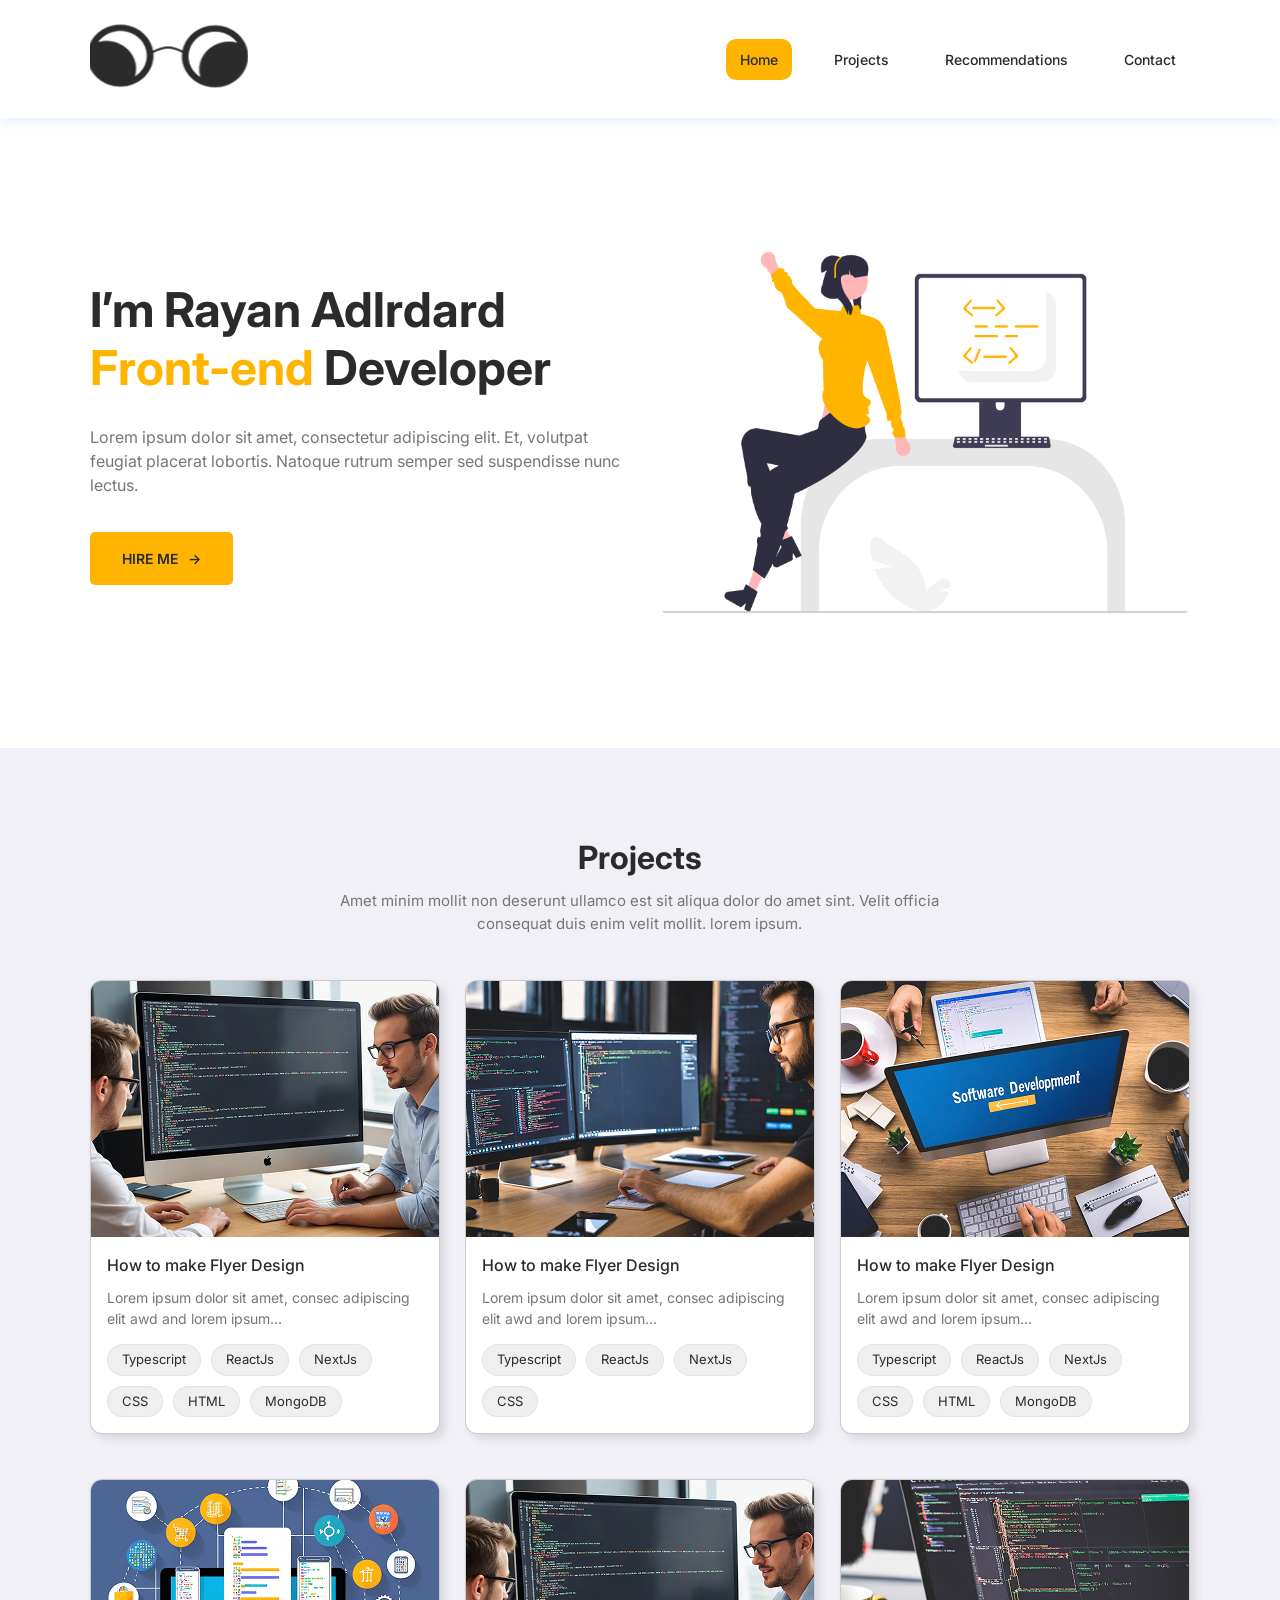
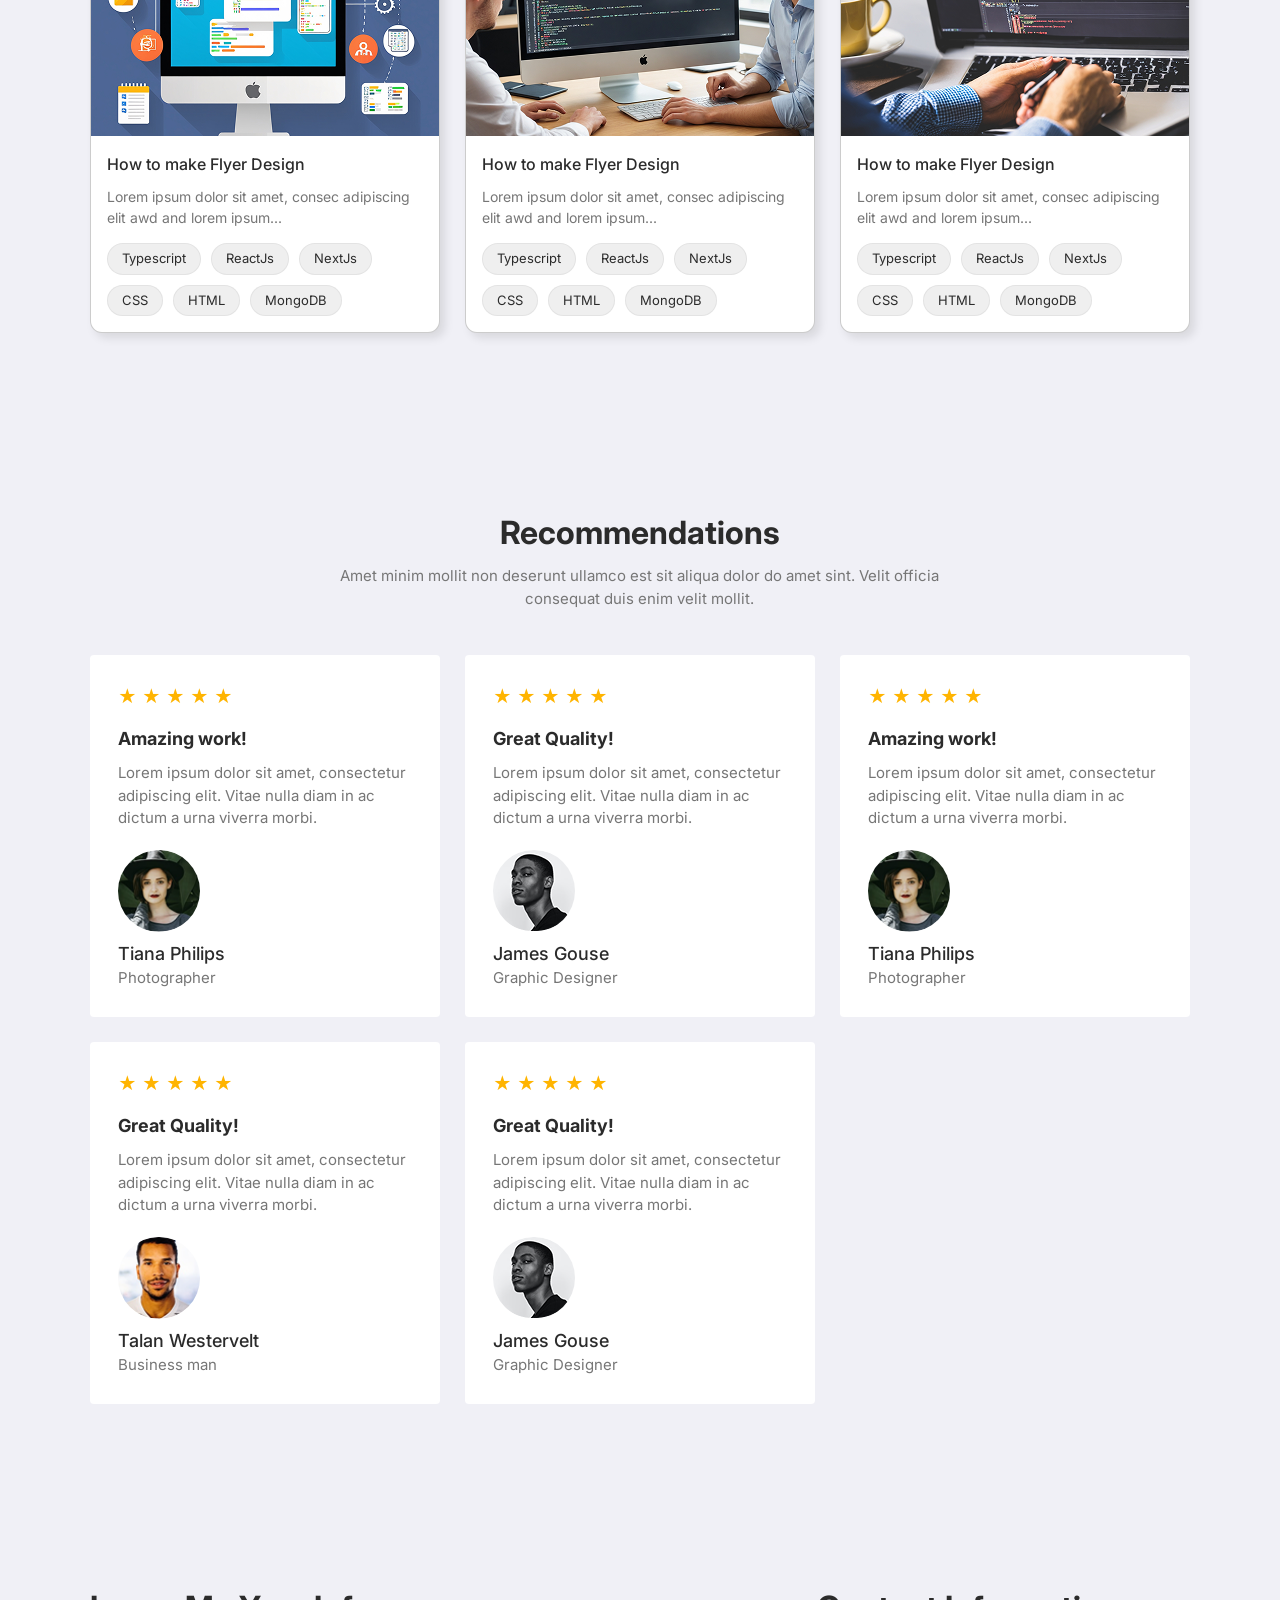
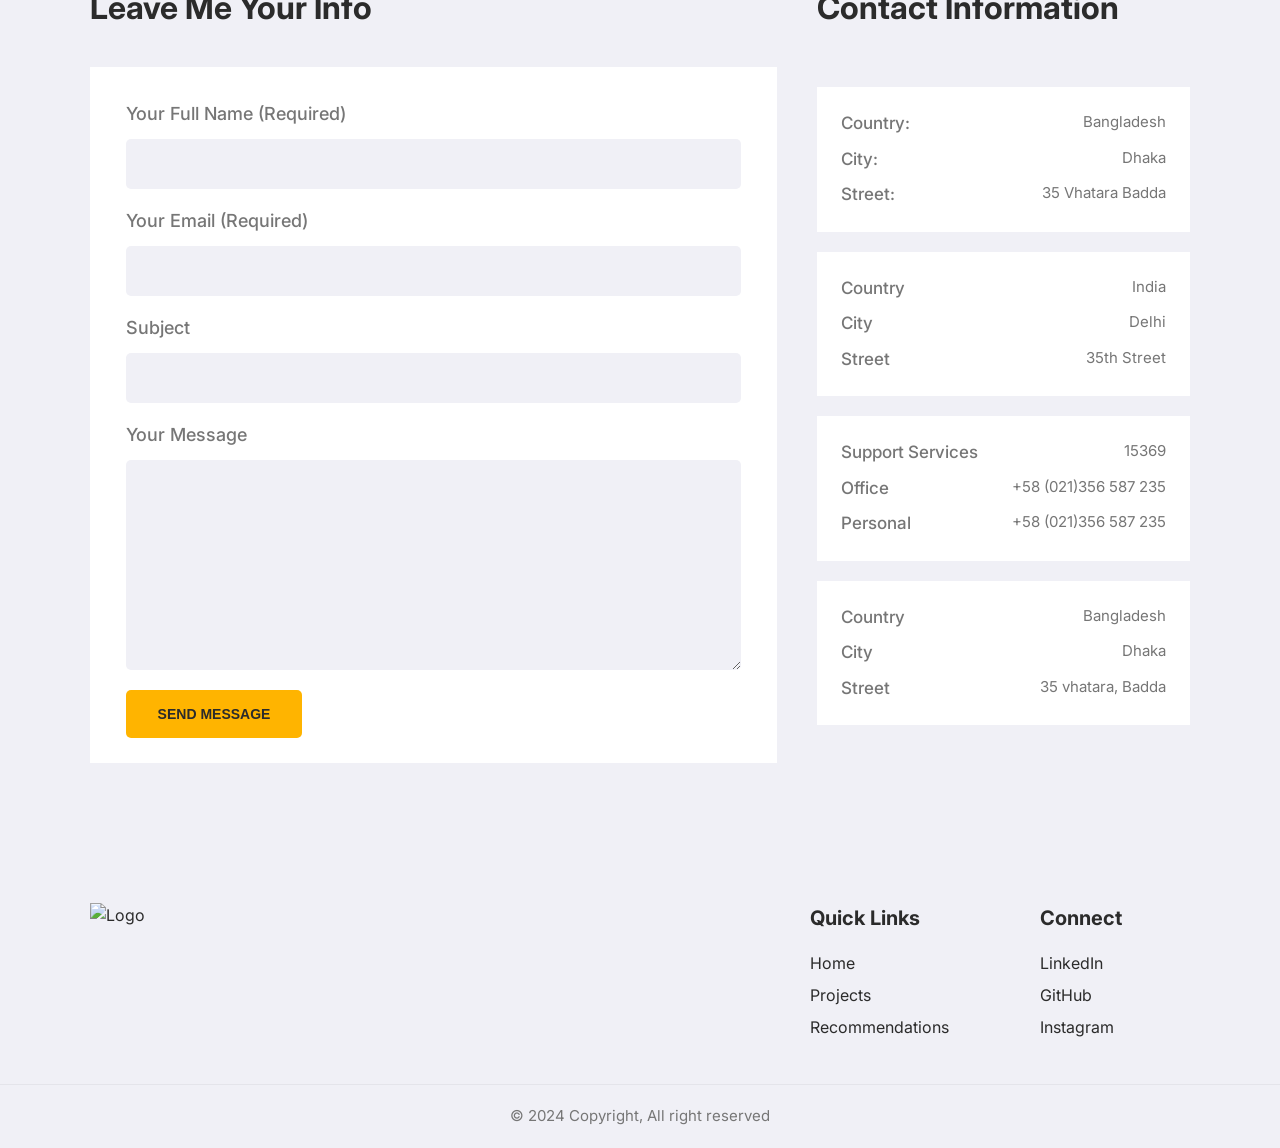
==== index.html @ 5e531339 "added the project page" ====
<!DOCTYPE html>
<html lang="en">
<head>
  <meta charset="UTF-8">
  <meta name="viewport" content="width=1440px, initial-scale=1.0">
  <title>Rayan Adlrdard | Portfolio</title>
  <link rel="preconnect" href="https://fonts.googleapis.com">
  <link rel="preconnect" href="https://fonts.gstatic.com" crossorigin>
  <link href="https://fonts.googleapis.com/css2?family=Inter:wght@400;500;600;700&display=swap" rel="stylesheet">
  <link rel="stylesheet" href="/css/style.css">
</head>
<body>
  <header class="header">
    <a href="#home" class="logo">
        <svg width="158" height="76" viewBox="0 0 158 76" fill="none" xmlns="http://www.w3.org/2000/svg" xmlns:xlink="http://www.w3.org/1999/xlink">
            <rect width="158" height="76" fill="url(#pattern0_1_824)"/>
            <defs>
                <pattern id="pattern0_1_824" patternContentUnits="objectBoundingBox" width="1" height="1">
                    <use xlink:href="#image0_1_824" transform="matrix(0.00624692 0 0 0.012987 -0.024741 0)"/>
                </pattern>
                <image id="image0_1_824" width="168" height="77" preserveAspectRatio="none" xlink:href="/assets/Logo.png"/>
            </defs>
        </svg>
    </a>

    <nav class="navbar">
      <a href="#home" class="active">Home</a>
      <a href="#projects">Projects</a>
      <a href="#recommendations">Recommendations</a>
      <a href="#contact">Contact</a>
    </nav>
  </header>

  <main>

    <!-- Hero -->
    <section id="home" class="hero">
      <div class="hero-content">
        <h1>
          I’m Rayan Adlrdard<br>
          <span>Front-end</span> Developer
        </h1>

        <p>
          Lorem ipsum dolor sit amet, consectetur adipiscing elit.
          Et, volutpat feugiat placerat lobortis. Natoque rutrum
          semper sed suspendisse nunc lectus.
        </p>

        <a href="#contact" class="btn">
          HIRE ME <span>→</span>
        </a>
      </div>

      <div class="hero-image">
        <img src="/assets/hero.png" alt="Developer illustration">
      </div>
    </section>

    <!-- Projects -->
    <section id="projects" class="section projects-section">
      <div class="section-heading">
        <h2>Projects</h2>
        <p>
          Amet minim mollit non deserunt ullamco est sit aliqua dolor
          do amet sint. Velit officia consequat duis enim velit mollit.
          lorem ipsum.
        </p>
      </div>

      <div class="projects-grid">
        <article class="project-card">
          <img src="/assets/project1.png" alt="Project preview">
          <div class="project-content">
            <h3>How to make Flyer Design</h3>
            <p>Lorem ipsum dolor sit amet, consec adipiscing elit awd and lorem ipsum...</p>
            <div class="tags">
              <span>Typescript</span>
              <span>ReactJs</span>
              <span>NextJs</span>
              <span>CSS</span>
              <span>HTML</span>
              <span>MongoDB</span>
            </div>
          </div>
        </article>

        <article class="project-card">
          <img src="/assets/project2.png" alt="Project preview">
          <div class="project-content">
            <h3>How to make Flyer Design</h3>
            <p>Lorem ipsum dolor sit amet, consec adipiscing elit awd and lorem ipsum...</p>
            <div class="tags">
              <span>Typescript</span>
              <span>ReactJs</span>
              <span>NextJs</span>
              <span>CSS</span>
            </div>
          </div>
        </article>

        <article class="project-card">
          <img src="/assets/project3.png" alt="Project preview">
          <div class="project-content">
            <h3>How to make Flyer Design</h3>
            <p>Lorem ipsum dolor sit amet, consec adipiscing elit awd and lorem ipsum...</p>
            <div class="tags">
              <span>Typescript</span>
              <span>ReactJs</span>
              <span>NextJs</span>
              <span>CSS</span>
              <span>HTML</span>
              <span>MongoDB</span>
            </div>
          </div>
        </article>

        <article class="project-card">
          <img src="/assets/project4.png" alt="Project preview">
          <div class="project-content">
            <h3>How to make Flyer Design</h3>
            <p>Lorem ipsum dolor sit amet, consec adipiscing elit awd and lorem ipsum...</p>
            <div class="tags">
              <span>Typescript</span>
              <span>ReactJs</span>
              <span>NextJs</span>
              <span>CSS</span>
              <span>HTML</span>
              <span>MongoDB</span>
            </div>
          </div>
        </article>

        <article class="project-card">
          <img src="/assets/project5.png" alt="Project preview">
          <div class="project-content">
            <h3>How to make Flyer Design</h3>
            <p>Lorem ipsum dolor sit amet, consec adipiscing elit awd and lorem ipsum...</p>
            <div class="tags">
              <span>Typescript</span>
              <span>ReactJs</span>
              <span>NextJs</span>
              <span>CSS</span>
              <span>HTML</span>
              <span>MongoDB</span>
            </div>
          </div>
        </article>

        <article class="project-card">
          <img src="/assets/project6.png" alt="Project preview">
          <div class="project-content">
            <h3>How to make Flyer Design</h3>
            <p>Lorem ipsum dolor sit amet, consec adipiscing elit awd and lorem ipsum...</p>
            <div class="tags">
              <span>Typescript</span>
              <span>ReactJs</span>
              <span>NextJs</span>
              <span>CSS</span>
              <span>HTML</span>
              <span>MongoDB</span>
            </div>
          </div>
        </article>
      </div>
    </section>

    <!-- Recommendations -->
    <section id="recommendations" class="section recommendations-section">
      <div class="section-heading">
        <h2>Recommendations</h2>
        <p>
          Amet minim mollit non deserunt ullamco est sit aliqua dolor
          do amet sint. Velit officia consequat duis enim velit mollit.
        </p>
      </div>

      <div class="recommendation-grid">
        <article class="recommendation-card">
          <div class="stars">★★★★★</div>
          <h3>Amazing work!</h3>
          <p>Lorem ipsum dolor sit amet, consectetur adipiscing elit. Vitae nulla diam in ac dictum a urna viverra morbi.</p>
          <img src="/assets/Profile1.png" alt="Tiana Philips">
          <h4>Tiana Philips</h4>
          <small>Photographer</small>
        </article>

        <article class="recommendation-card">
          <div class="stars">★★★★★</div>
          <h3>Great Quality!</h3>
          <p>Lorem ipsum dolor sit amet, consectetur adipiscing elit. Vitae nulla diam in ac dictum a urna viverra morbi.</p>
          <img src="/assets/Profile 2.png" alt="James Gouse">
          <h4>James Gouse</h4>
          <small>Graphic Designer</small>
        </article>

        <article class="recommendation-card">
          <div class="stars">★★★★★</div>
          <h3>Amazing work!</h3>
          <p>Lorem ipsum dolor sit amet, consectetur adipiscing elit. Vitae nulla diam in ac dictum a urna viverra morbi.</p>
          <img src="/assets/Profile1.png" alt="Tiana Philips">
          <h4>Tiana Philips</h4>
          <small>Photographer</small>
        </article>

        <article class="recommendation-card">
          <div class="stars">★★★★★</div>
          <h3>Great Quality!</h3>
          <p>Lorem ipsum dolor sit amet, consectetur adipiscing elit. Vitae nulla diam in ac dictum a urna viverra morbi.</p>
          <img src="/assets/Profile 3.png" alt="Talan Westervelt">
          <h4>Talan Westervelt</h4>
          <small>Business man</small>
        </article>

        <article class="recommendation-card">
          <div class="stars">★★★★★</div>
          <h3>Great Quality!</h3>
          <p>Lorem ipsum dolor sit amet, consectetur adipiscing elit. Vitae nulla diam in ac dictum a urna viverra morbi.</p>
          <img src="/assets/Profile 2.png" alt="James Gouse">
          <h4>James Gouse</h4>
          <small>Graphic Designer</small>
        </article>
      </div>
    </section>

    <!-- Contact -->
    <section id="contact" class="section contact-section">
      <div class="contact-form-wrapper">
        <h2>Leave Me Your Info</h2>

        <form class="contact-form">
          <label for="name">Your Full Name (Required)</label>
          <input id="name" type="text" required>

          <label for="email">Your Email (Required)</label>
          <input id="email" type="email" required>

          <label for="subject">Subject</label>
          <input id="subject" type="text">

          <label for="message">Your Message</label>
          <textarea id="message" rows="7"></textarea>

          <button type="submit" class="btn">SEND MESSAGE</button>
        </form>
      </div>

      <aside class="contact-info">
        <h2>Contact Information</h2>

        <div class="info-card">
          <h3>Country:</h3>
          <p>Bangladesh</p>
          <h3>City:</h3>
          <p>Dhaka</p>
          <h3>Street:</h3>
          <p>35 Vhatara Badda</p>
        </div>

        <div class="info-card">
          <h3>Country</h3>
          <p>India</p>
          <h3>City</h3>
          <p>Delhi</p>
          <h3>Street</h3>
          <p>35th Street</p>
        </div>

        <div class="info-card">
          <h3>Support Services</h3>
          <p>15369</p>
          <h3>Office</h3>
          <p>+58 (021)356 587 235</p>
          <h3>Personal</h3>
          <p>+58 (021)356 587 235</p>
        </div>

        <div class="info-card">
          <h3>Country</h3>
          <p>Bangladesh</p>
          <h3>City</h3>
          <p>Dhaka</p>
          <h3>Street</h3>
          <p>35 vhatara, Badda</p>
        </div>
      </aside>
    </section>

  </main>

  <footer class="footer">
    <div class="footer-top">
      <img src="https://placehold.co/158x76" alt="Logo">

      <div class="footer-columns">
        <div>
          <h3>Quick Links</h3>
          <a href="#home">Home</a>
          <a href="#projects">Projects</a>
          <a href="#recommendations">Recommendations</a>
        </div>

        <div>
          <h3>Connect</h3>
          <a href="#">LinkedIn</a>
          <a href="#">GitHub</a>
          <a href="#">Instagram</a>
        </div>
      </div>
    </div>

    <div class="copyright">
      © 2024 Copyright, All right reserved
    </div>
  </footer>

</body>
</html>
---- css/style.css ----
* {
  margin: 0;
  padding: 0;
  box-sizing: border-box;
}

:root {
  --yellow: #FFB400;
  --dark: #2B2B2B;
  --text: #767676;
  --background: #F0F0F6;
  --white: #FFFFFF;
  --tag: #EFEFEF;
}

html {
  scroll-behavior: smooth;
}

body {
  font-family: "Inter", Arial, sans-serif;
  background: var(--background);
  color: var(--dark);
  line-height: 1.5;
}

a {
  color: inherit;
  text-decoration: none;
}

img {
  display: block;
  max-width: 100%;
}

.header {
  min-height: 92px;
  padding: 18px 7%;
  background: var(--white);
  display: flex;
  align-items: center;
  justify-content: space-between;
  gap: 30px;
  position: sticky;
  top: 0;
  z-index: 100;
  box-shadow: 0 4px 10px rgba(47, 122, 249, 0.10);
}

.logo img {
  width: 158px;
  height: 76px;
  object-fit: contain;
}

.navbar {
  display: flex;
  align-items: center;
  gap: 28px;
  flex-wrap: wrap;
}

.navbar a {
  padding: 10px 14px;
  border-radius: 10px;
  font-size: 14px;
  font-weight: 500;
  transition: 0.2s ease;
}

.navbar a:hover,
.navbar a.active {
  background: var(--yellow);
}

.hero {
  min-height: 630px;
  padding: 80px 7%;
  background: var(--white);
  display: grid;
  grid-template-columns: 1fr 1fr;
  align-items: center;
  gap: 40px;
}

.hero-content {
  max-width: 650px;
}

.hero h1 {
  font-size: clamp(40px, 4vw, 48px);
  line-height: 1.2;
  margin-bottom: 28px;
  font-weight: 700;
}

.hero h1 span {
  color: var(--yellow);
}

.hero p {
  max-width: 600px;
  color: var(--text);
  font-size: 16px;
  margin-bottom: 35px;
}

.btn {
  display: inline-flex;
  align-items: center;
  justify-content: center;
  gap: 10px;
  padding: 16px 32px;
  border: 0;
  border-radius: 5px;
  background: var(--yellow);
  color: var(--dark);
  font-size: 14px;
  font-weight: 600;
  cursor: pointer;
  transition: transform 0.2s ease, box-shadow 0.2s ease;
}

.btn:hover {
  transform: translateY(-2px);
  box-shadow: 0 8px 20px rgba(255, 180, 0, 0.25);
}

.hero-image {
  display: flex;
  justify-content: center;
  align-items: center;
}

.hero-image img {
  width: min(100%, 650px);
  border-radius: 8px;
}

.section {
  width: min(1244px, 86%);
  margin: 0 auto;
  padding: 90px 0;
}

.section-heading {
  max-width: 654px;
  margin: 0 auto 45px;
  text-align: center;
}

.section-heading h2 {
  font-size: 32px;
  line-height: 1.25;
  margin-bottom: 12px;
  text-transform: capitalize;
}

.section-heading p {
  color: var(--text);
  font-size: 15px;
}

.tags span {
  display: inline-flex;
  padding: 5px 14px;
  background: var(--tag);
  border-radius: 50px;
  border: 1px solid rgba(0, 0, 0, 0.05);
  font-size: 13px;
}

.muted {
  color: var(--text);
  margin-bottom: 15px;
}

.projects-grid {
  display: grid;
  grid-template-columns: repeat(3, 1fr);
  gap: 45px 25px;
}

.project-card {
  overflow: hidden;
  background: var(--white);
  border-radius: 12px;
  box-shadow: 5px 5px 10px rgba(0, 0, 0, 0.10);
  border: 1px solid rgba(0, 0, 0, 0.20);
}

.project-card > img {
  width: 100%;
  height: 256px;
  object-fit: cover;
}

.project-content {
  padding: 16px;
}

.project-content h3 {
  font-size: 16px;
  font-weight: 500;
  margin-bottom: 10px;
}

.project-content p {
  color: var(--text);
  font-size: 14px;
  margin-bottom: 15px;
}

.tags {
  display: flex;
  flex-wrap: wrap;
  gap: 10px;
}

.recommendation-grid {
  display: grid;
  grid-template-columns: repeat(3, 1fr);
  gap: 25px;
}

.recommendation-card {
  min-height: 327px;
  padding: 28px;
  background: var(--white);
  display: flex;
  flex-direction: column;
  align-items: flex-start;
  border-radius: 4px;
}

.stars {
  color: var(--yellow);
  letter-spacing: 5px;
  font-size: 18px;
  margin-bottom: 15px;
}

.recommendation-card h3 {
  font-size: 18px;
  margin-bottom: 10px;
}

.recommendation-card p {
  color: var(--text);
  font-size: 15px;
  margin-bottom: 20px;
}

.recommendation-card img {
  width: 82px;
  height: 82px;
  object-fit: cover;
  border-radius: 50%;
  margin-bottom: 8px;
}

.recommendation-card h4 {
  font-size: 18px;
  font-weight: 500;
}

.recommendation-card small {
  color: var(--text);
  font-size: 15px;
}

.contact-section {
  display: grid;
  grid-template-columns: minmax(0, 1fr) 373px;
  gap: 40px;
  align-items: start;
}

.contact-form-wrapper h2,
.contact-info > h2 {
  font-size: 32px;
  margin-bottom: 35px;
}

.contact-form {
  background: var(--white);
  padding: 25px 36px;
  display: flex;
  flex-direction: column;
  gap: 10px;
}

.contact-form label {
  color: var(--text);
  font-size: 18px;
  font-weight: 500;
  margin-top: 8px;
  margin-bottom: 2px;
}

.contact-form input,
.contact-form textarea {
  width: 100%;
  border: 0;
  outline: none;
  border-radius: 5px;
  background: var(--background);
  padding: 14px;
  font: inherit;
}

.contact-form input {
  height: 50px;
}

.contact-form textarea {
  min-height: 210px;
  resize: vertical;
}

.contact-form .btn {
  align-self: flex-start;
  margin-top: 10px;
}

.contact-info {
  display: flex;
  flex-direction: column;
  gap: 20px;
}

.info-card {
  background: var(--white);
  padding: 24px;
  display: grid;
  grid-template-columns: 1fr auto;
  gap: 10px 20px;
}

.info-card h3 {
  color: var(--text);
  font-size: 17px;
  font-weight: 500;
}

.info-card p {
  color: var(--text);
  font-size: 15px;
  text-align: right;
}

.footer {
  background: var(--background);
  padding-top: 50px;
}

.footer-top {
  width: min(1244px, 86%);
  margin: auto;
  display: flex;
  justify-content: space-between;
  gap: 60px;
}

.footer-top > img {
  width: 158px;
  height: 76px;
  object-fit: contain;
}

.footer-columns {
  display: flex;
  gap: 80px;
}

.footer-columns > div {
  display: flex;
  flex-direction: column;
  gap: 8px;
  min-width: 150px;
}

.footer-columns h3 {
  font-size: 20px;
  margin-bottom: 10px;
}

.footer-columns a {
  font-size: 16px;
  line-height: 24px;
}

.footer-columns a:hover {
  color: var(--yellow);
}

.copyright {
  margin-top: 45px;
  padding: 20px;
  text-align: center;
  color: var(--text);
  font-size: 15px;
  border-top: 1px solid rgba(0, 0, 0, 0.05);
}

@media (max-width: 1000px) {
  .header {
    flex-direction: column;
  }

  .navbar {
    justify-content: center;
  }

  .hero {
    grid-template-columns: 1fr;
    text-align: center;
  }

  .hero-content {
    margin: auto;
  }

  .hero p {
    margin-left: auto;
    margin-right: auto;
  }

  .projects-grid,
  .recommendation-grid {
    grid-template-columns: repeat(2, 1fr);
  }

  .contact-section {
    grid-template-columns: 1fr;
  }

  .footer-top {
    flex-direction: column;
  }

  .footer-columns {
    flex-wrap: wrap;
  }
}

@media (max-width: 650px) {
  .header {
    padding: 15px 5%;
  }

  .navbar {
    gap: 5px;
  }

  .navbar a {
    font-size: 13px;
    padding: 8px 9px;
  }

  .hero {
    padding: 60px 5%;
  }

  .section {
    width: 90%;
    padding: 65px 0;
  }

  .section-heading h2,
  .contact-form-wrapper h2,
  .contact-info > h2 {
    font-size: 28px;
  }

  .projects-grid,
  .recommendation-grid {
    grid-template-columns: 1fr;
  }

  .contact-form {
    padding: 20px;
  }

  .footer-top {
    width: 90%;
  }

  .footer-columns {
    flex-direction: column;
    gap: 30px;
  }
}
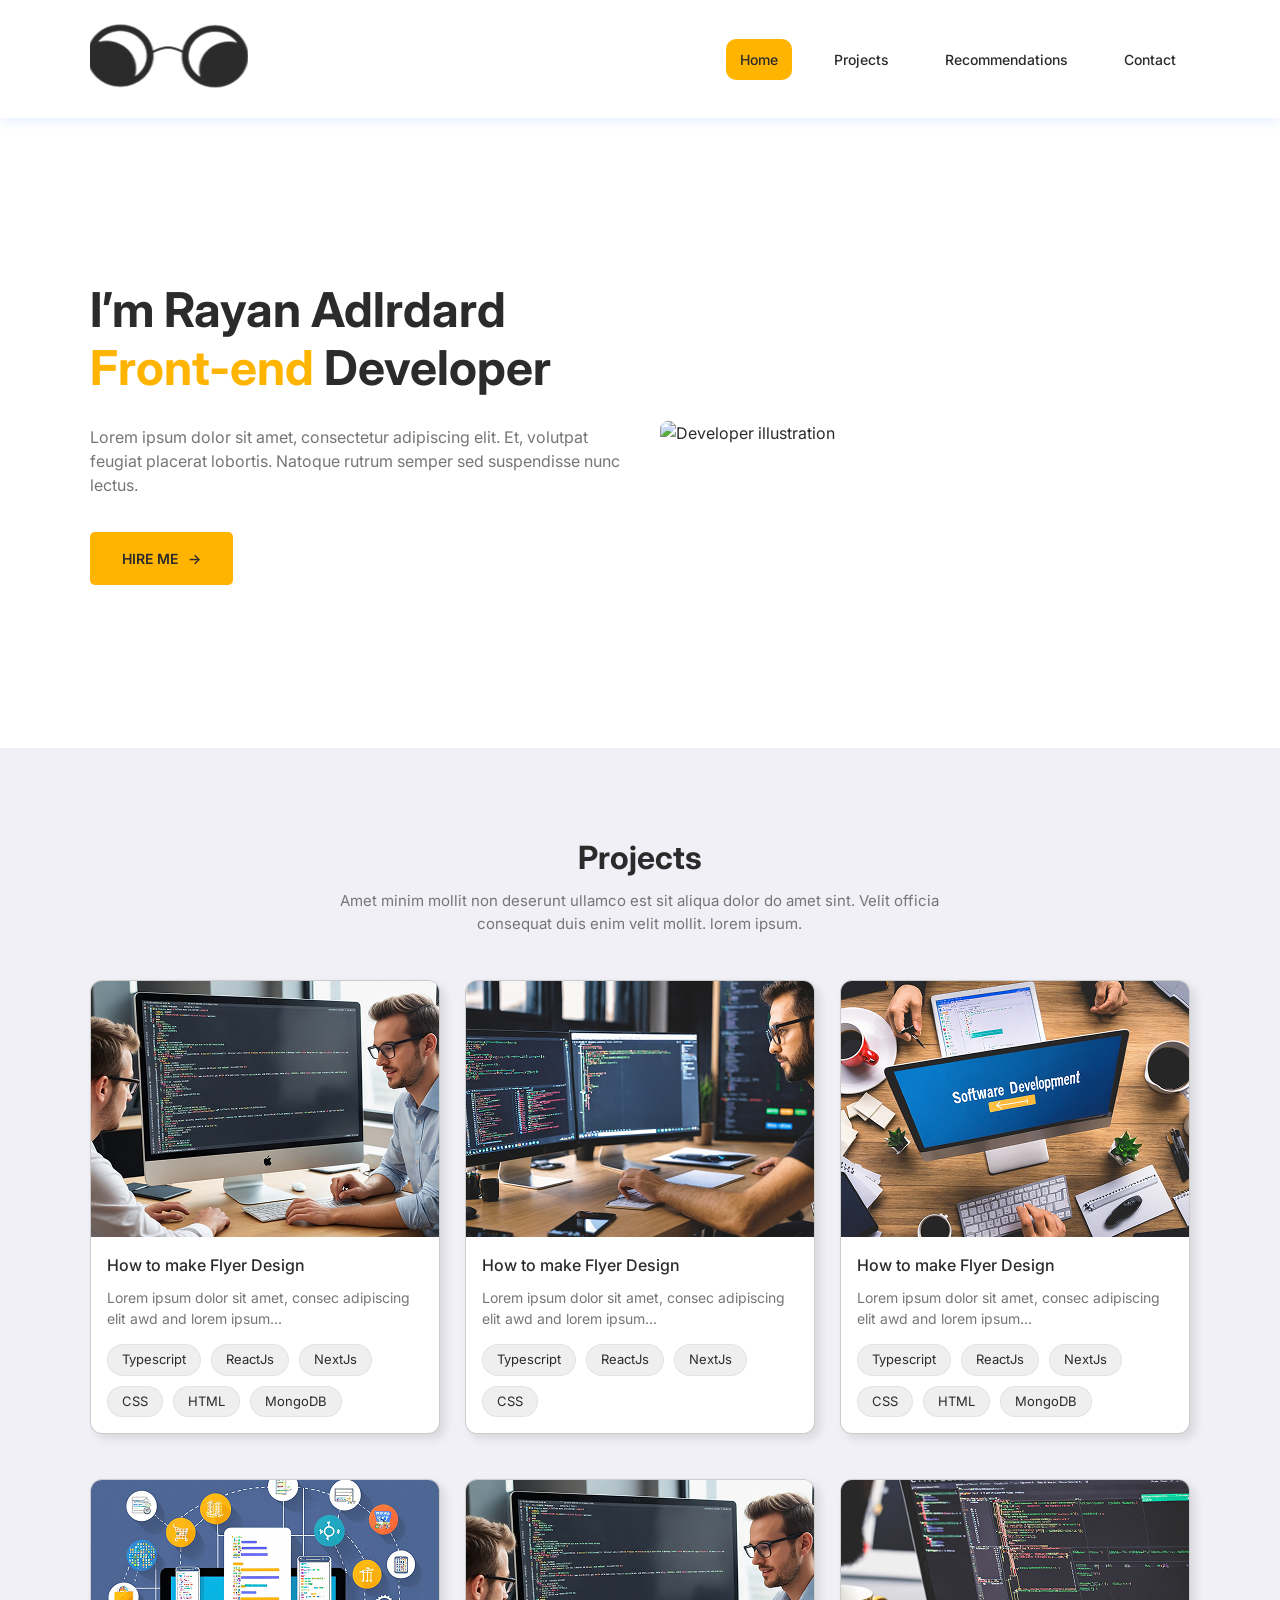
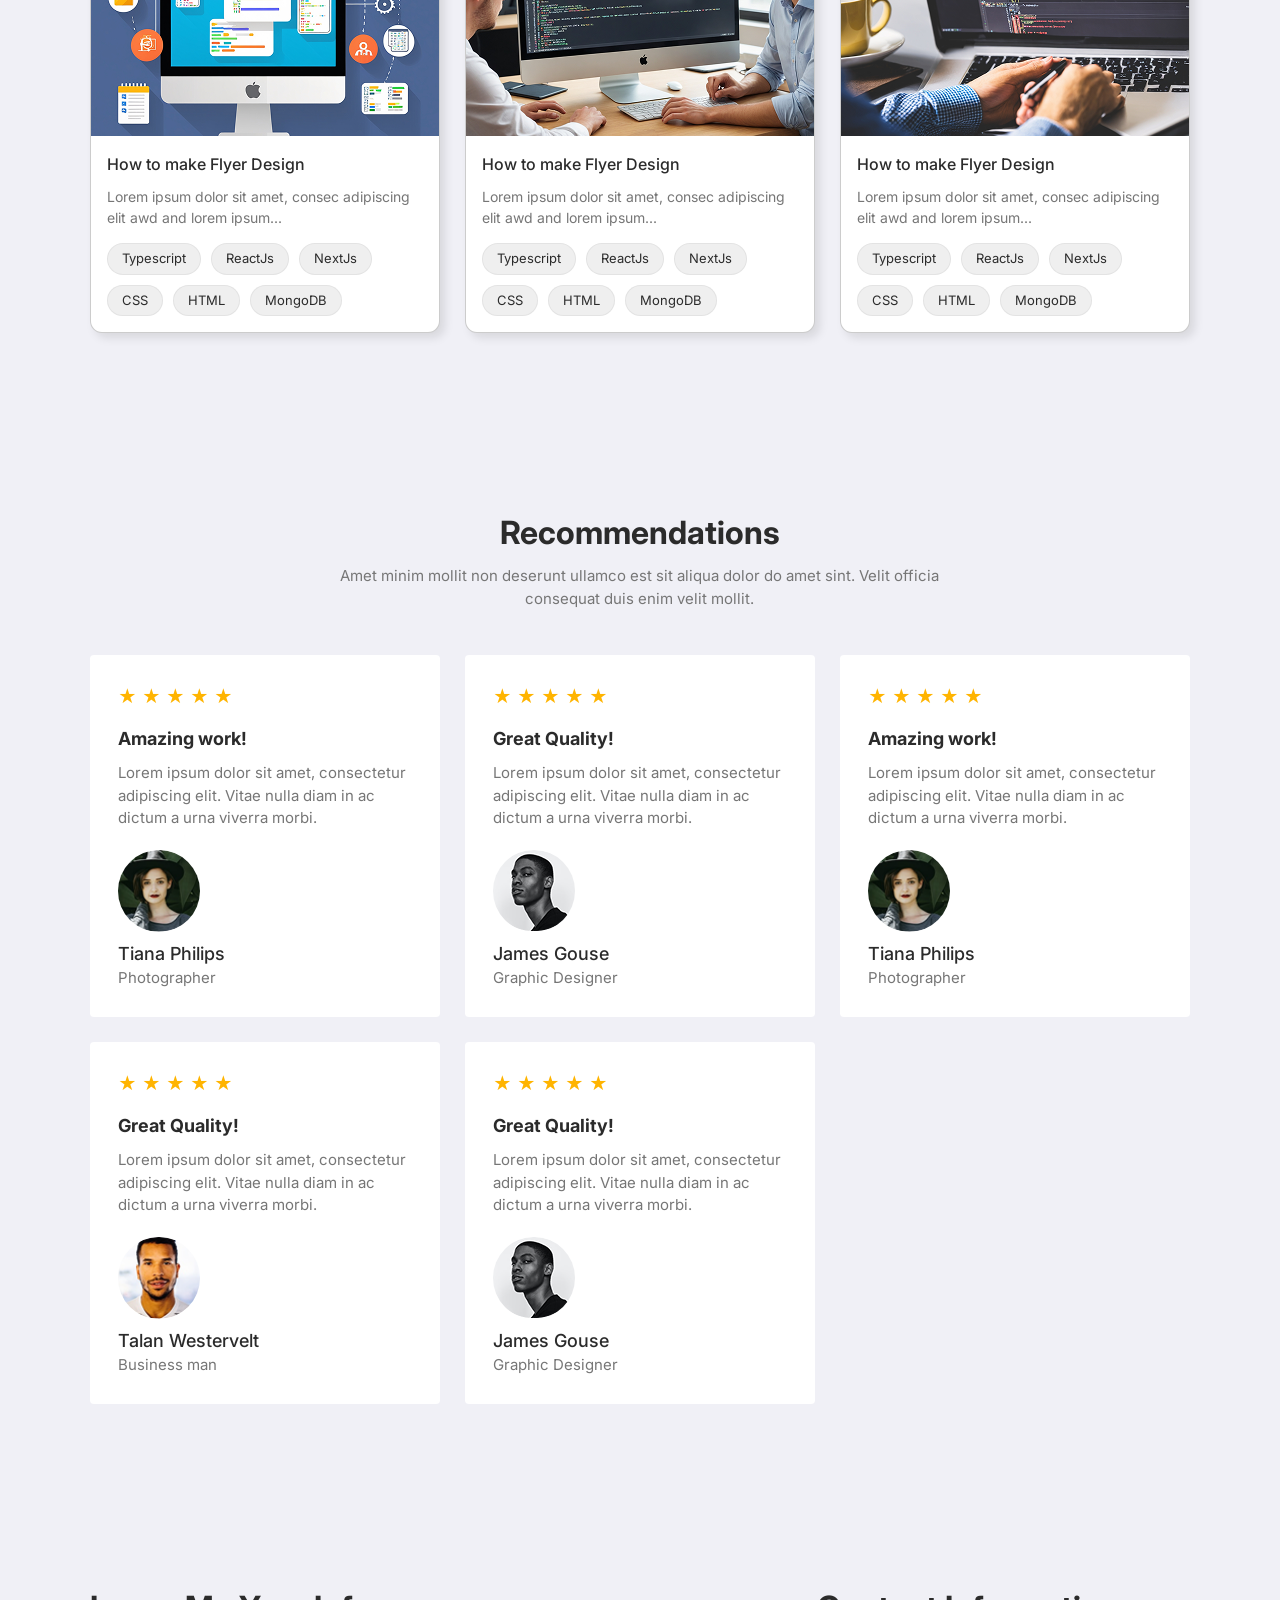
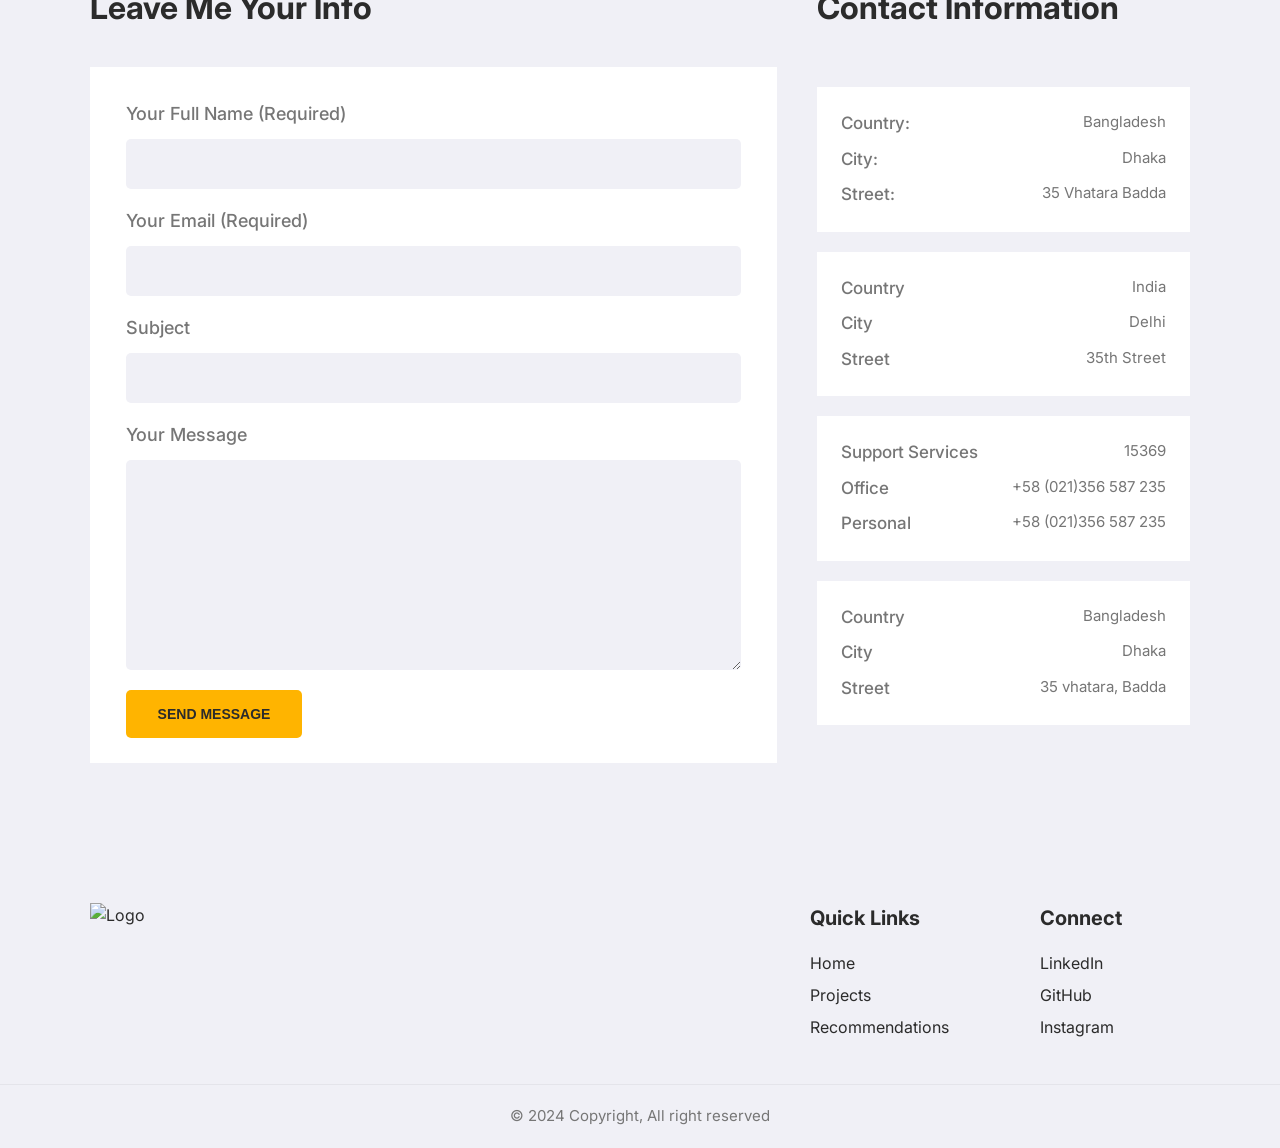
==== commit 3c55a108: "Update index.html" ====
--- a/index.html
+++ b/index.html
@@ -53,7 +53,7 @@
       </div>
 
       <div class="hero-image">
-        <img src="/assets/hero.png" alt="Developer illustration">
+        <img src="" alt="Developer illustration">
       </div>
     </section>
 
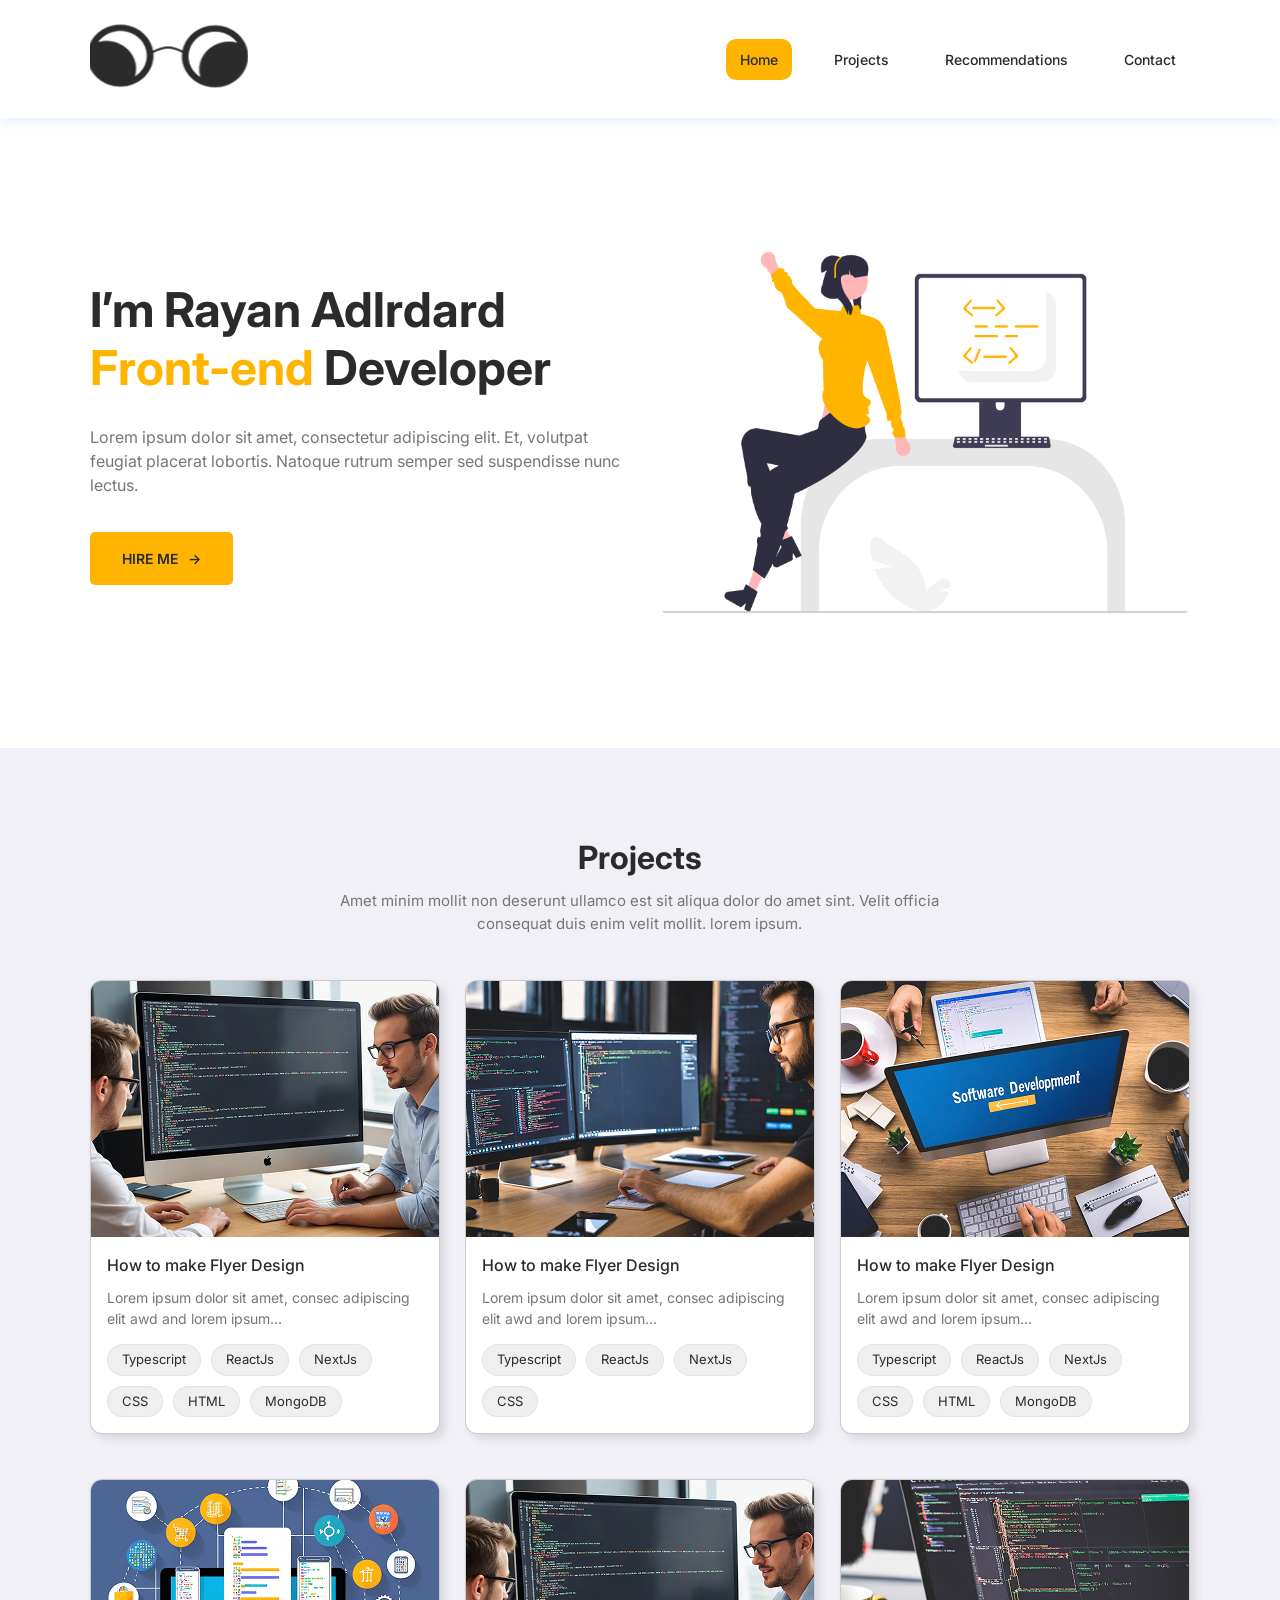
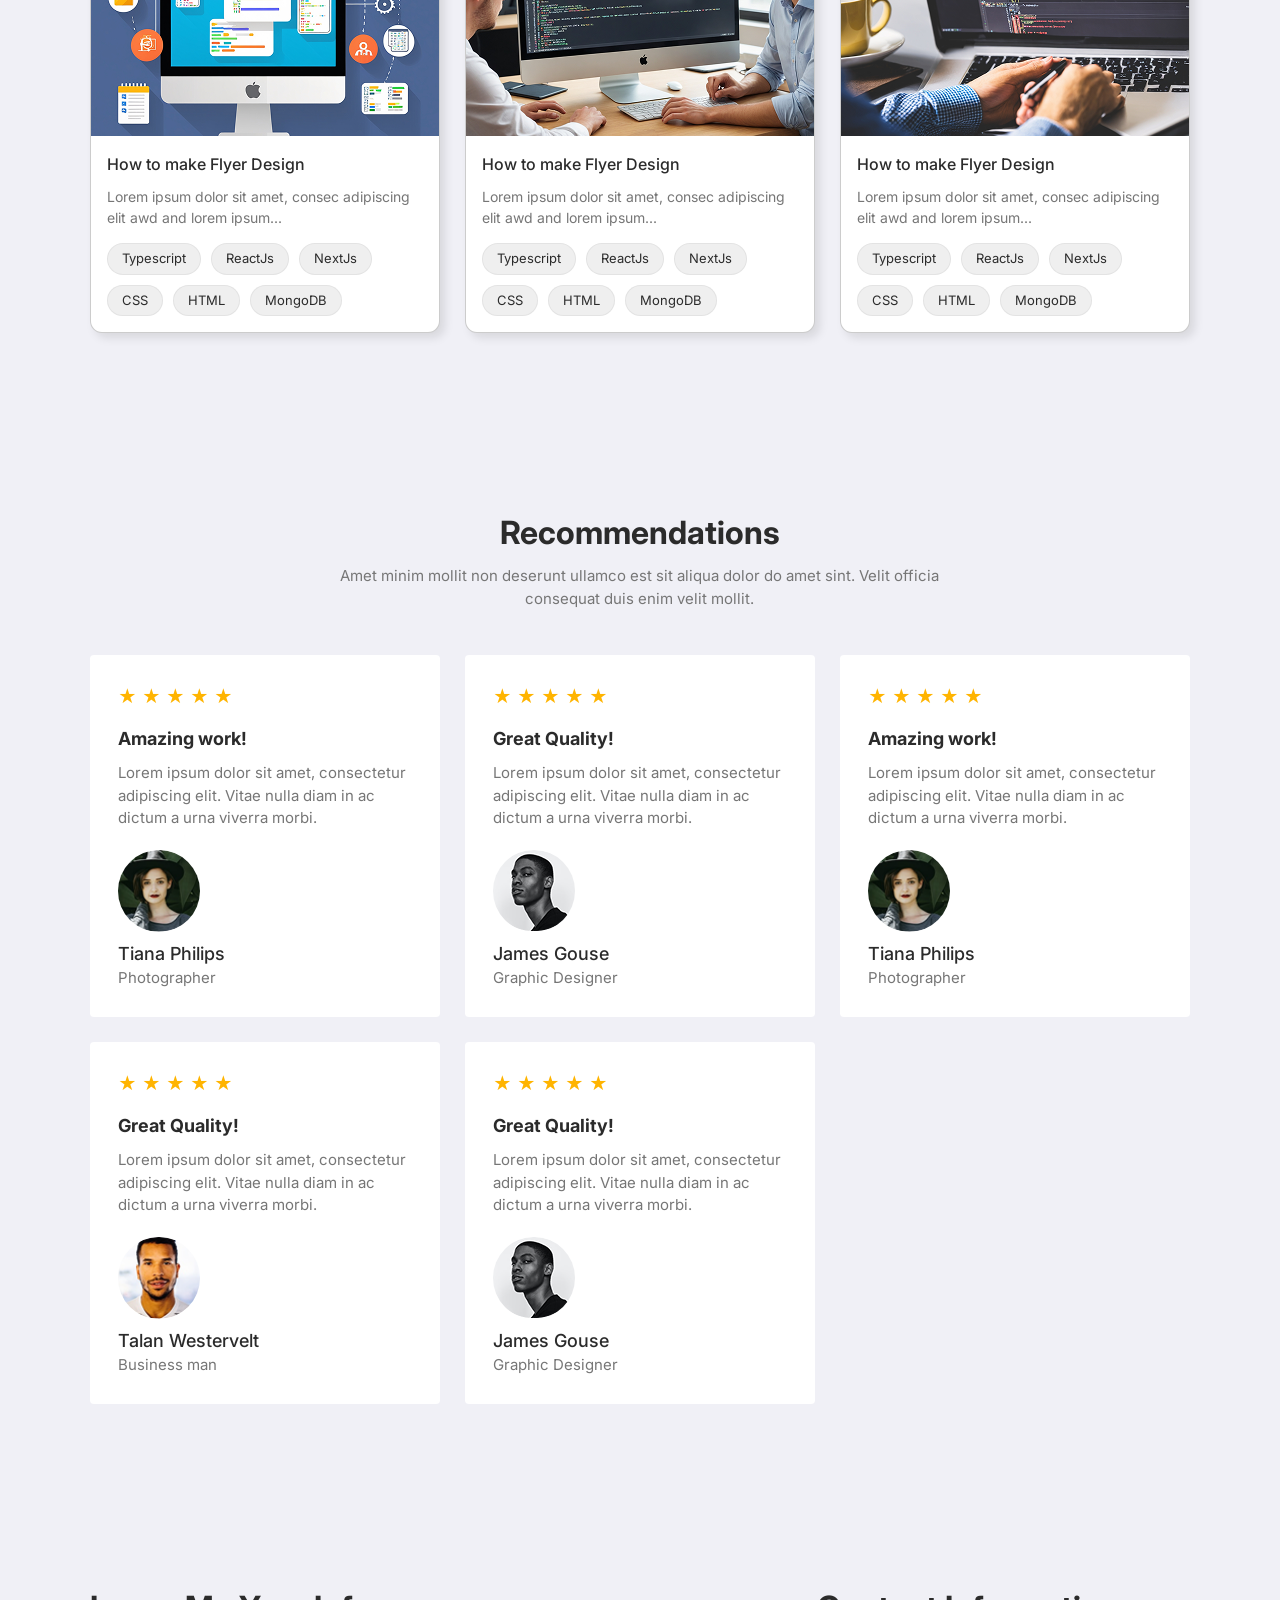
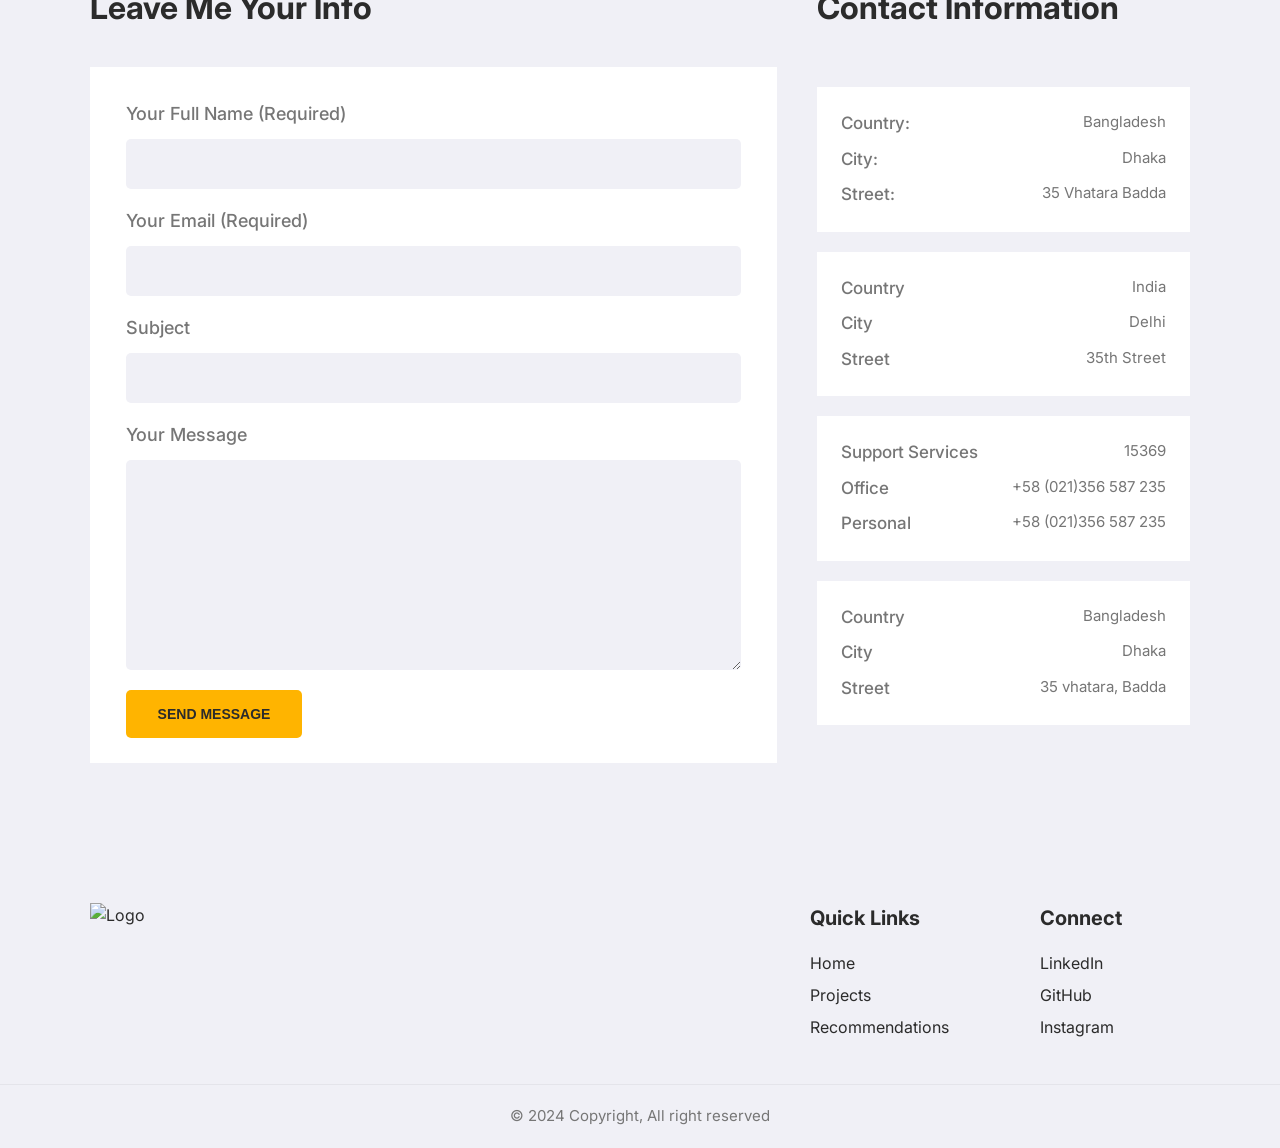
==== commit fe6d4483: "Updated webpage design" ====
--- a/index.html
+++ b/index.html
@@ -53,7 +53,7 @@
       </div>
 
       <div class="hero-image">
-        <img src="" alt="Developer illustration">
+        <img src="/assets/hero.png" alt="Developer illustration">
       </div>
     </section>
 
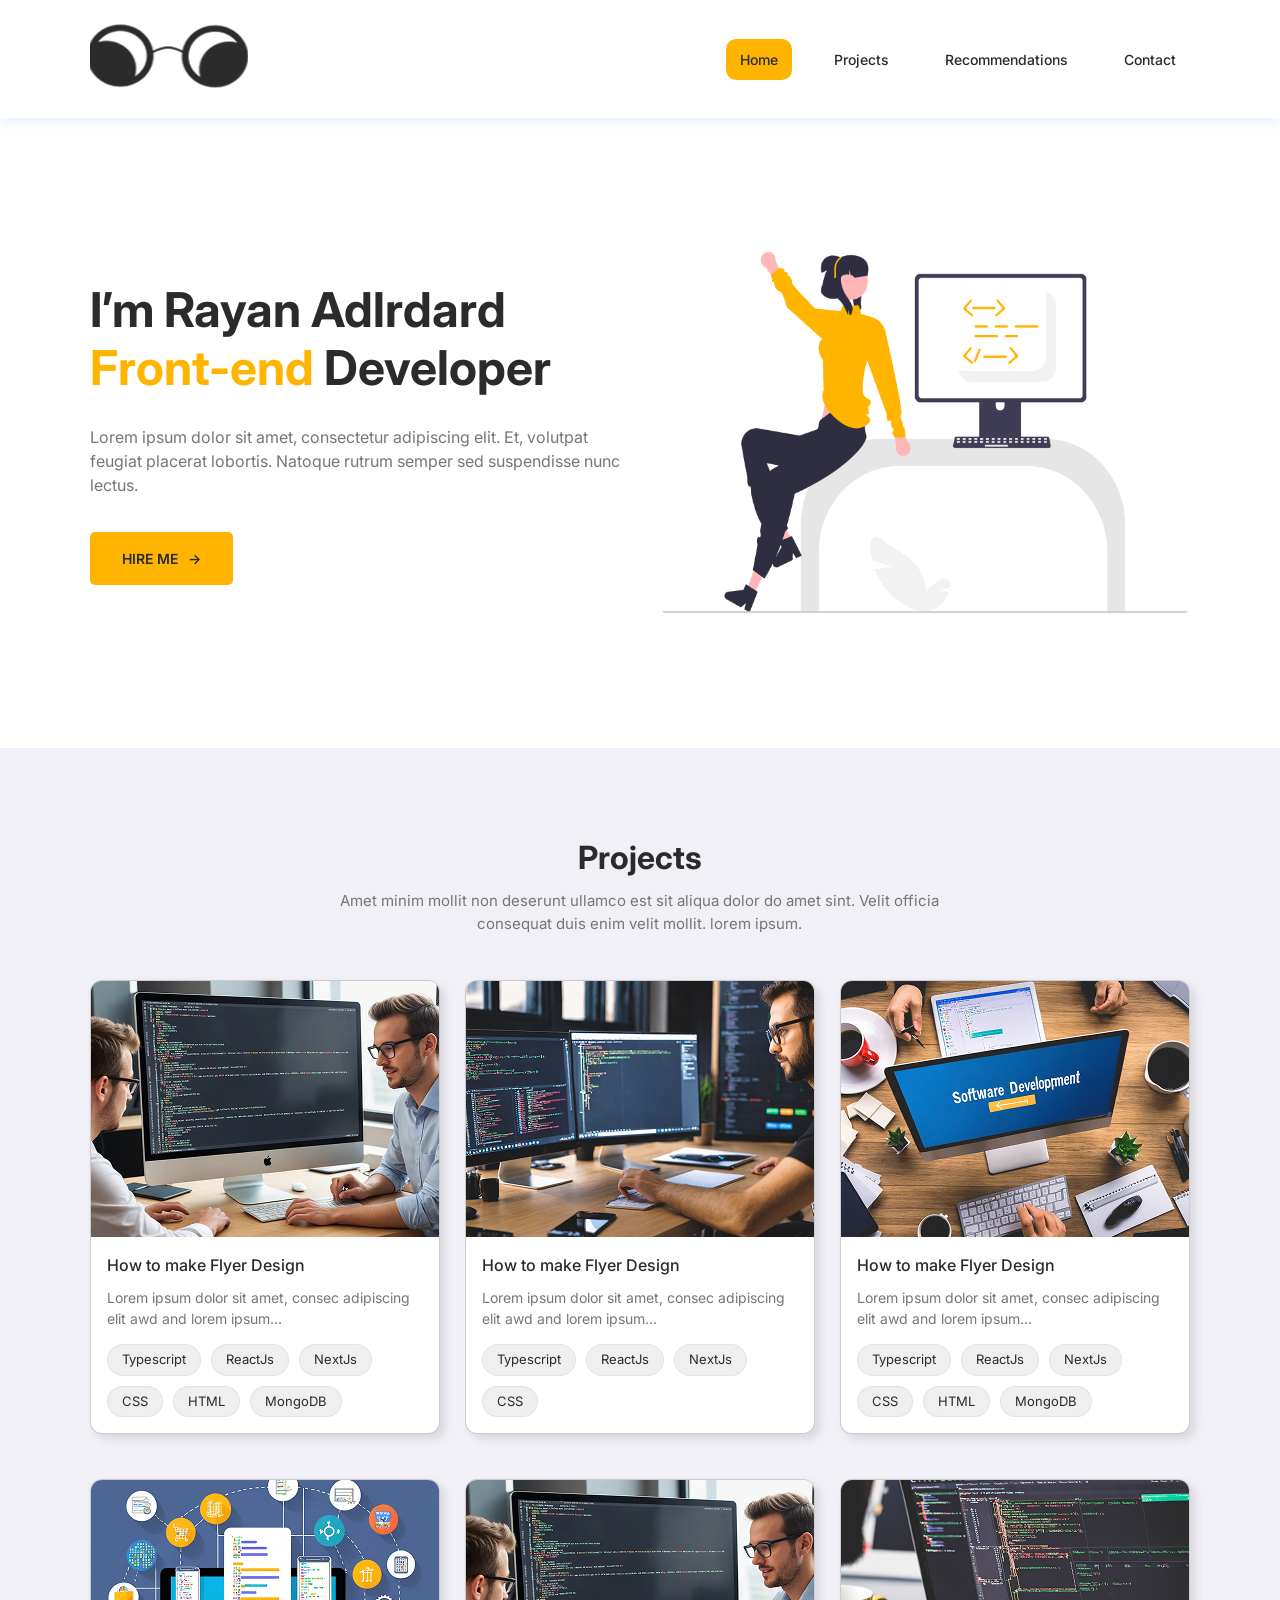
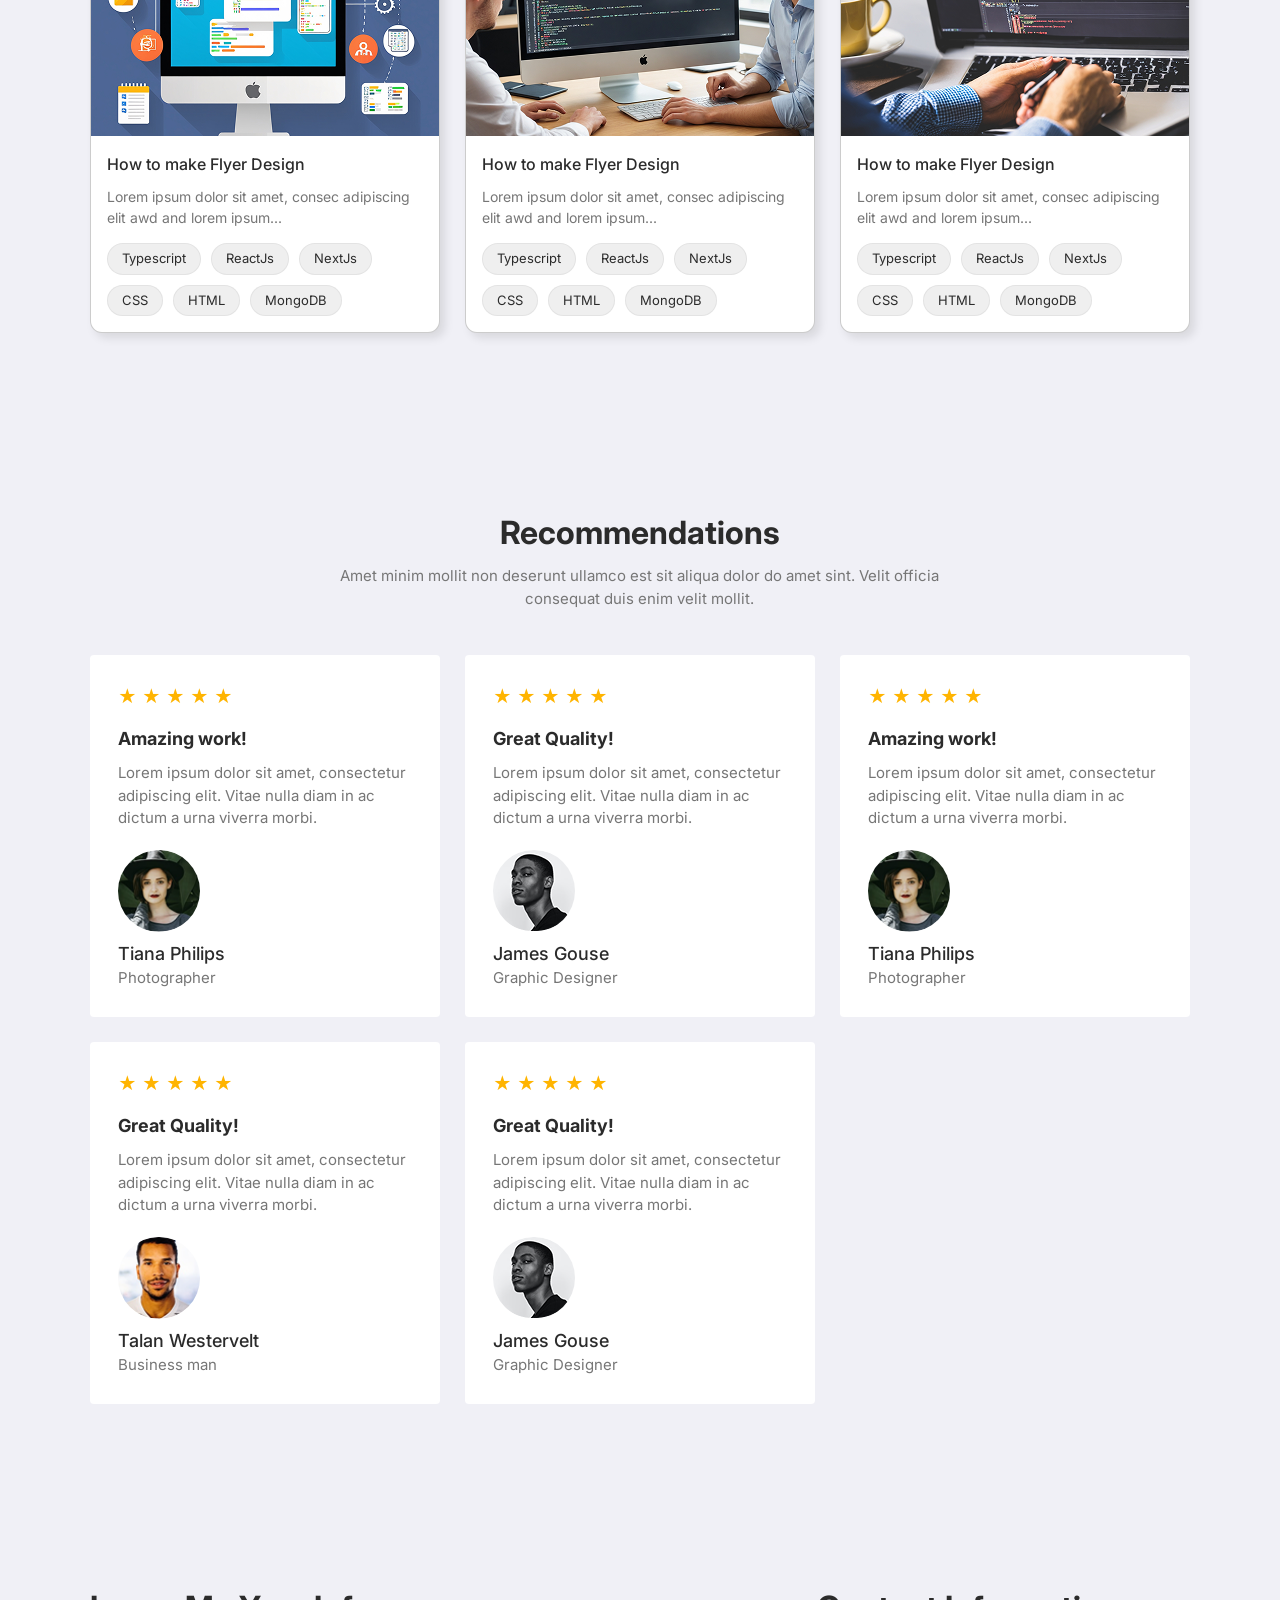
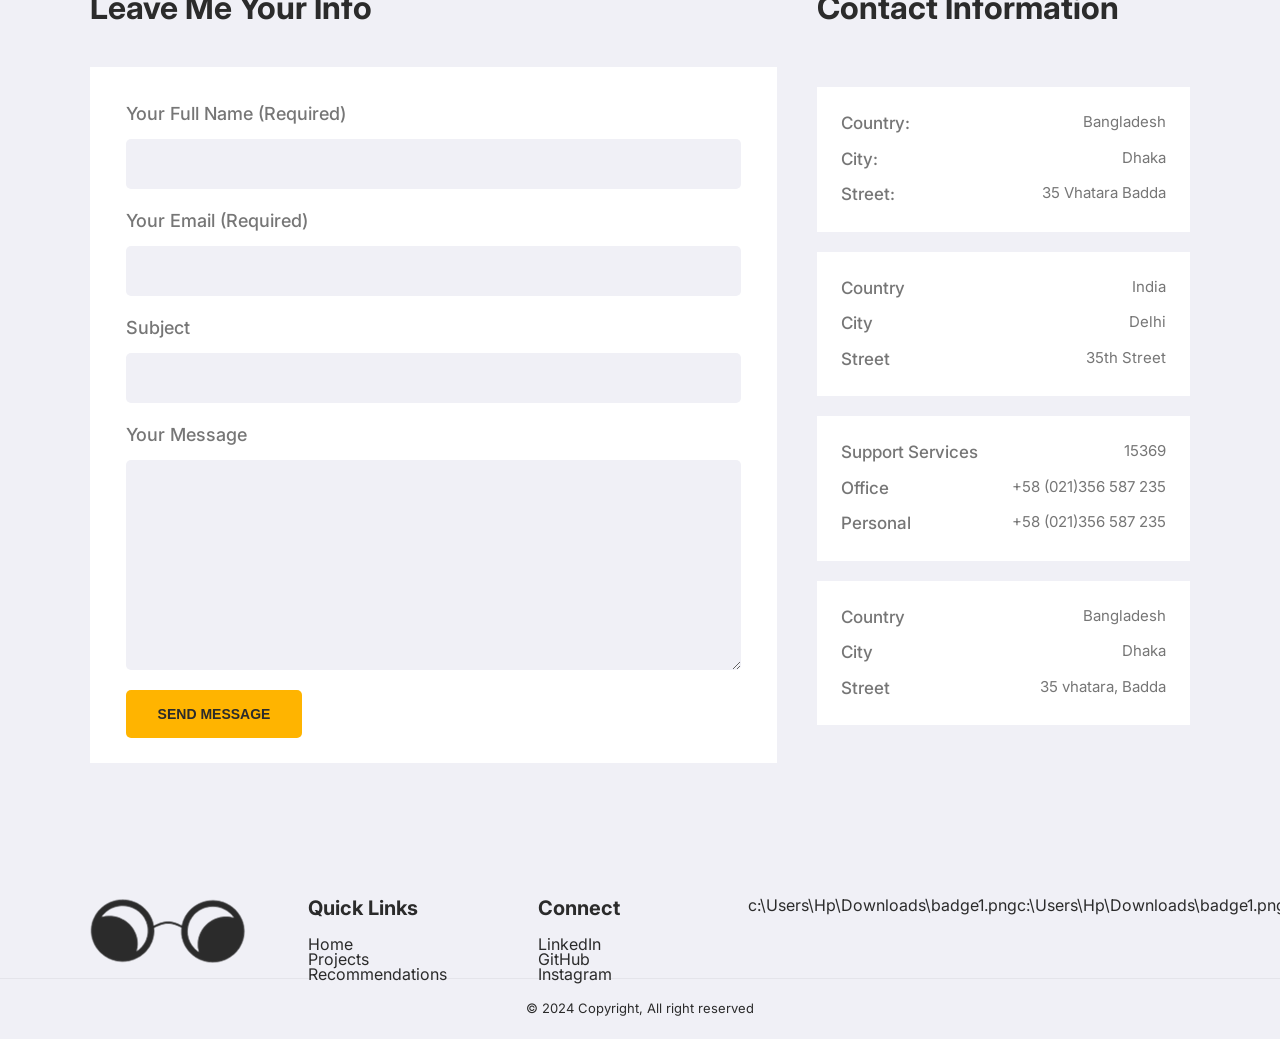
==== commit fff838cf: "added photo in footer section" ====
--- a/index.html
+++ b/index.html
@@ -249,6 +249,7 @@
         <h2>Contact Information</h2>
 
         <div class="info-card">
+
           <h3>Country:</h3>
           <p>Bangladesh</p>
           <h3>City:</h3>
@@ -287,10 +288,10 @@
     </section>
 
   </main>
-
+<!-- 7. Footer -->
   <footer class="footer">
     <div class="footer-top">
-      <img src="https://placehold.co/158x76" alt="Logo">
+      <img src="/assets/Logo.png" alt="Logo">
 
       <div class="footer-columns">
         <div>
@@ -306,7 +307,7 @@
           <a href="#">GitHub</a>
           <a href="#">Instagram</a>
         </div>
-      </div>
+      </div>c:\Users\Hp\Downloads\badge1.pngc:\Users\Hp\Downloads\badge1.png
     </div>
 
     <div class="copyright">
--- a/css/style.css
+++ b/css/style.css
@@ -350,9 +350,11 @@
   text-align: right;
 }
 
+/* ==================== 7. FOOTER ==================== */
+
 .footer {
   background: var(--background);
-  padding-top: 50px;
+  padding-top: 40px;
 }
 
 .footer-top {
@@ -387,8 +389,8 @@
 }
 
 .footer-columns a {
-  font-size: 16px;
-  line-height: 24px;
+  font-size: 14 px;
+  line-height: 7px;
 }
 
 .footer-columns a:hover {
@@ -396,13 +398,17 @@
 }
 
 .copyright {
-  margin-top: 45px;
+  margin-top: 21 px;
   padding: 20px;
   text-align: center;
-  color: var(--text);
-  font-size: 15px;
+  gap:8px;
+  color: var(--text-muted);
+  font-size: 13px;
   border-top: 1px solid rgba(0, 0, 0, 0.05);
 }
+
+
+/* ==================== RESPONSIVE ==================== */
 
 @media (max-width: 1000px) {
   .header {
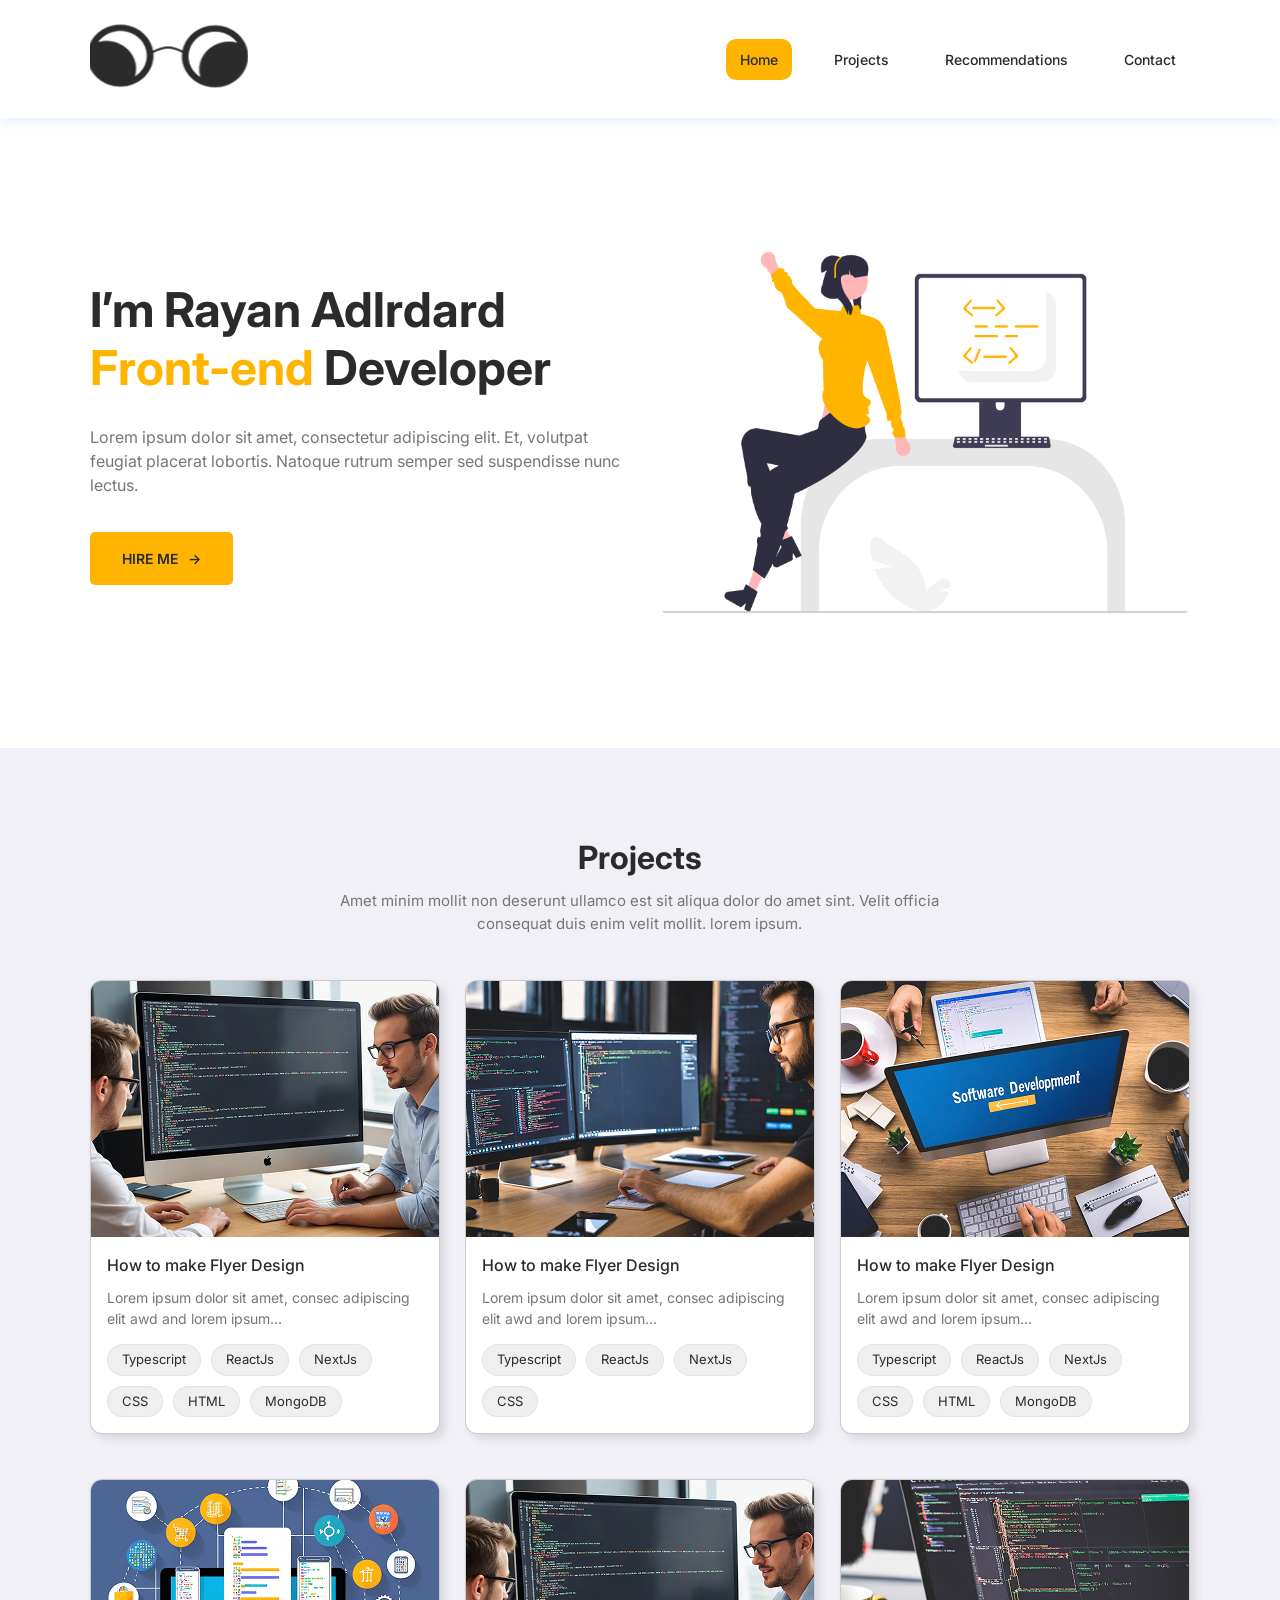
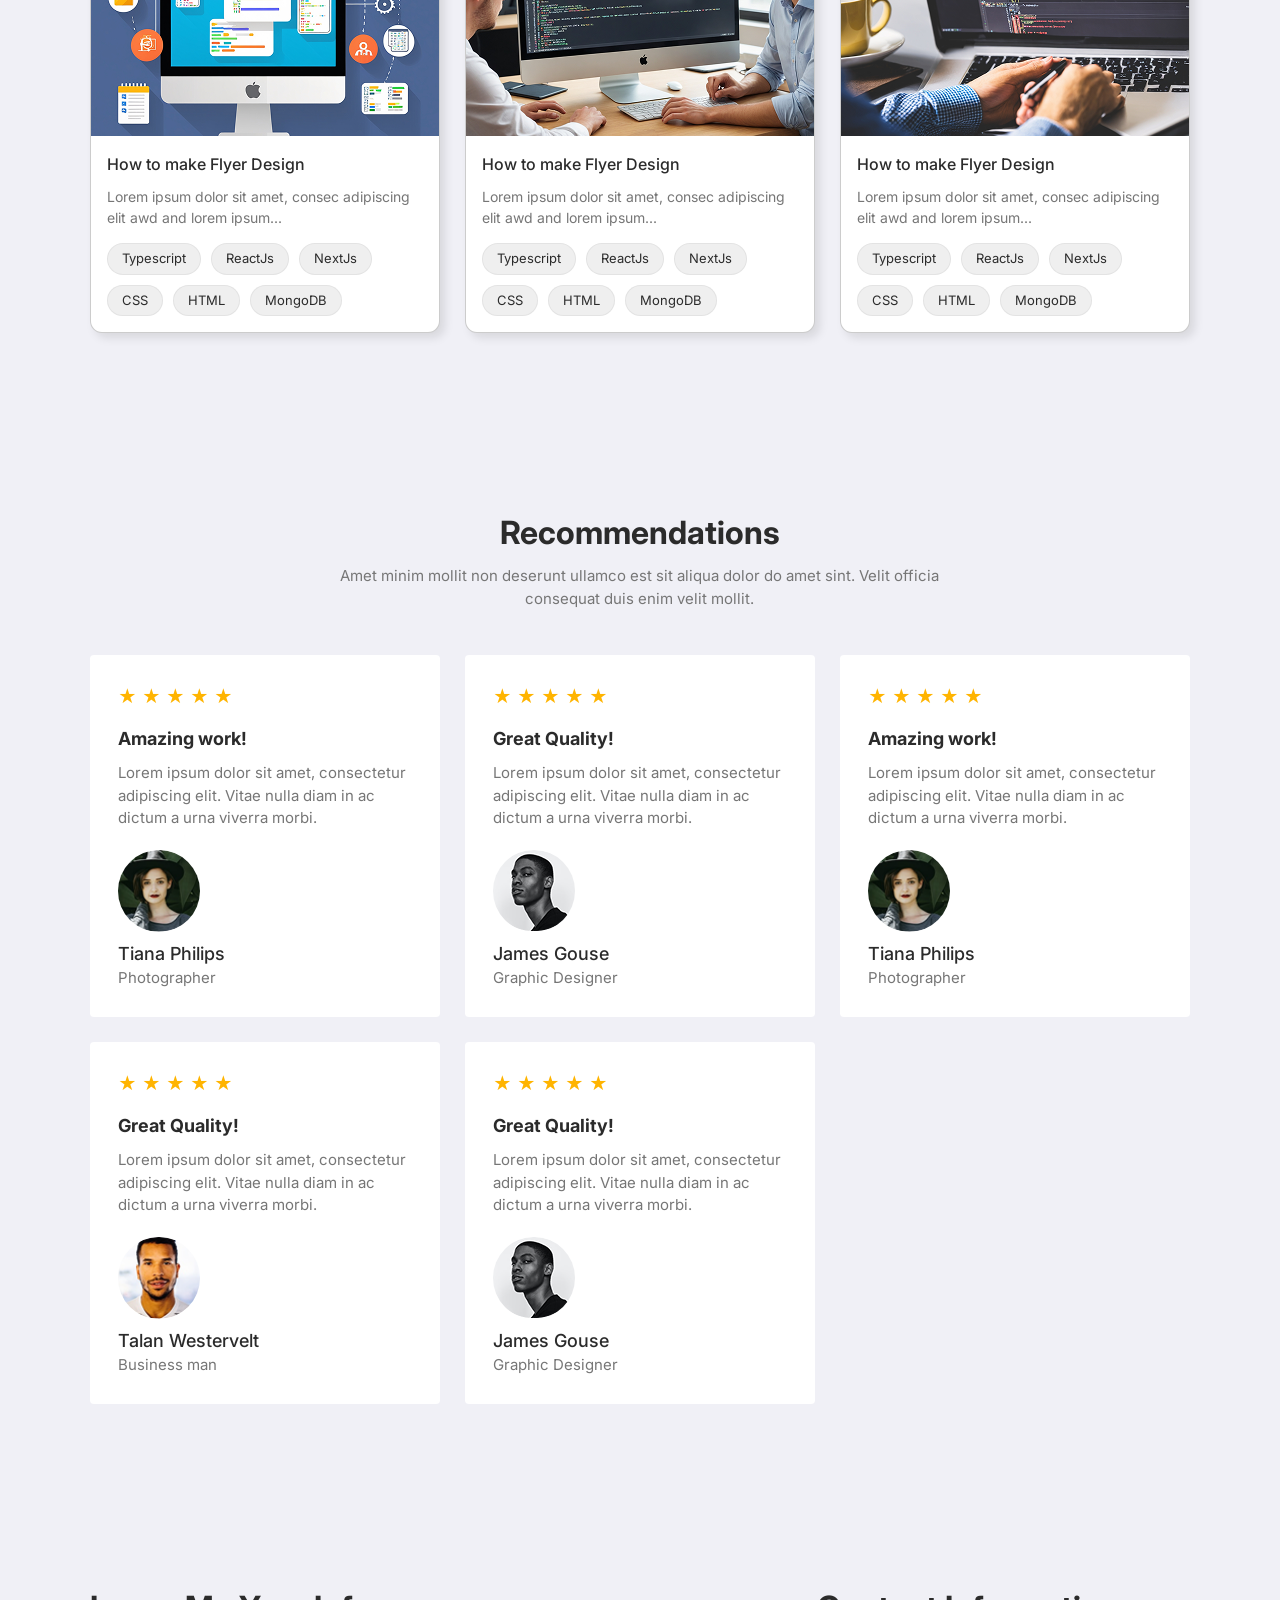
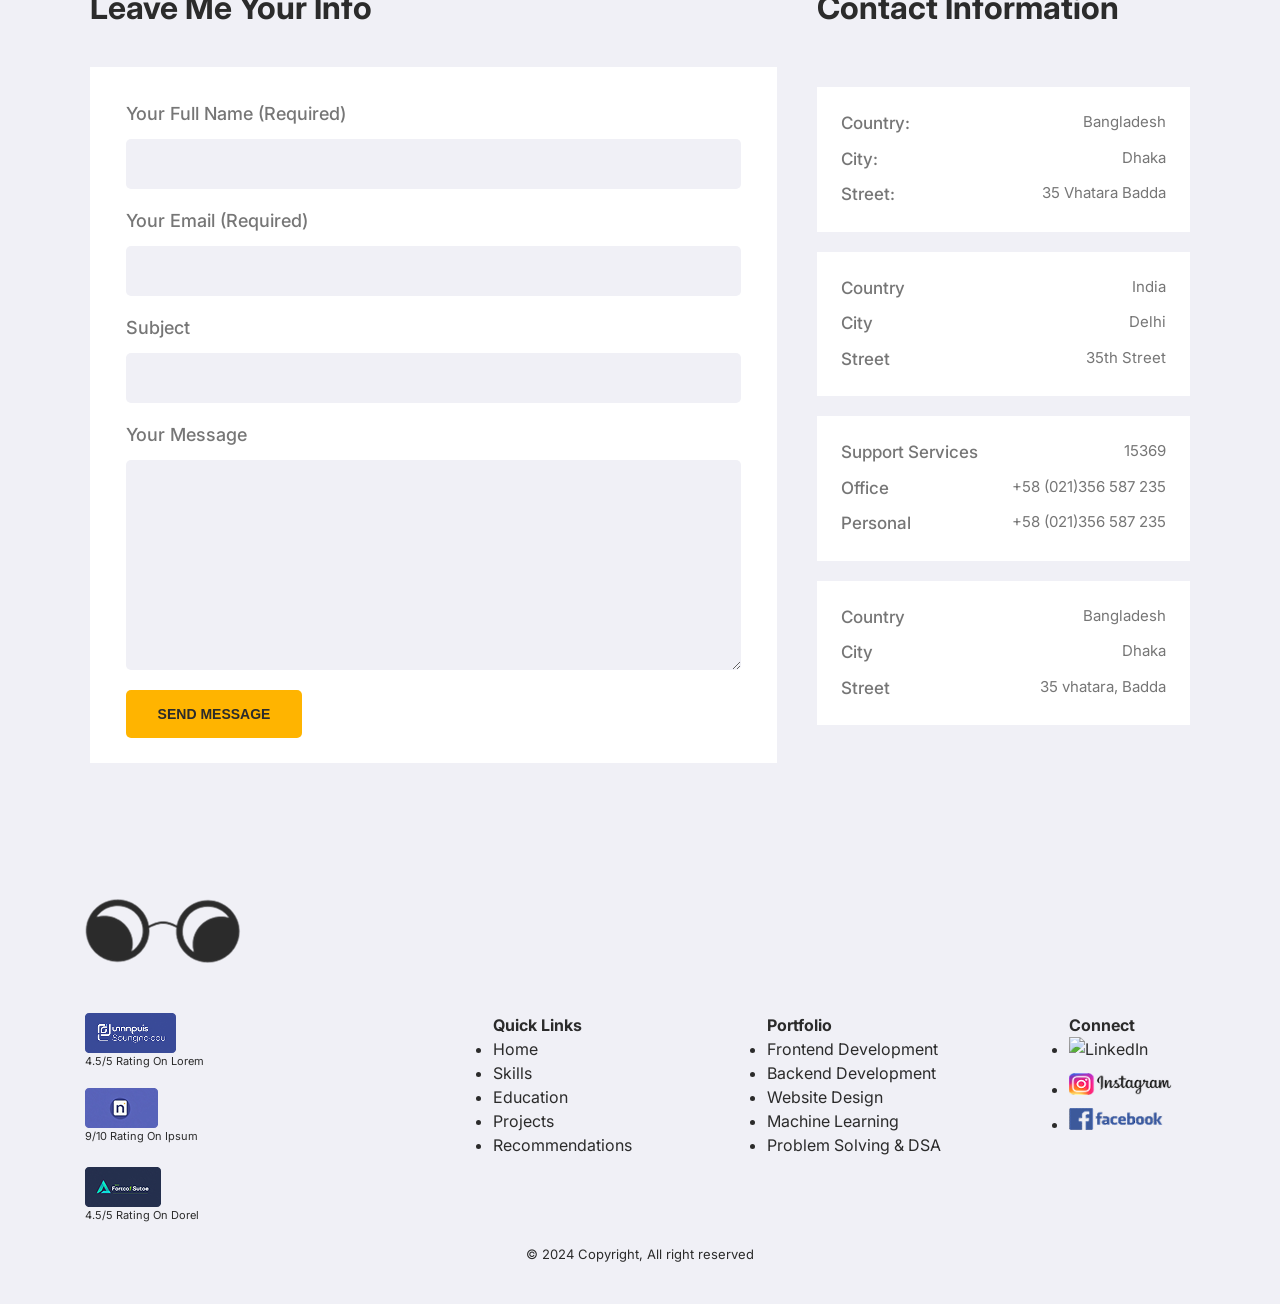
==== commit e0700219: "in footer section changes done with correct allignment" ====
--- a/index.html
+++ b/index.html
@@ -289,26 +289,49 @@
 
   </main>
 <!-- 7. Footer -->
-  <footer class="footer">
+
+ <footer class="footer">
     <div class="footer-top">
-      <img src="/assets/Logo.png" alt="Logo">
-
-      <div class="footer-columns">
-        <div>
-          <h3>Quick Links</h3>
-          <a href="#home">Home</a>
-          <a href="#projects">Projects</a>
-          <a href="#recommendations">Recommendations</a>
-        </div>
-
-        <div>
-          <h3>Connect</h3>
-          <a href="#">LinkedIn</a>
-          <a href="#">GitHub</a>
-          <a href="#">Instagram</a>
-        </div>
-      </div>c:\Users\Hp\Downloads\badge1.pngc:\Users\Hp\Downloads\badge1.png
-    </div>
+      <a href="#home" class="footer-logo"><img src="/assets/Logo.png" alt="Brand Logo" /></a>
+
+      <div class="footer-grid">
+        <div class="footer-ratings">
+          <figure><img src="assets/badge1.png" alt="Platform 1" /><figcaption>4.5/5 Rating On Lorem</figcaption></figure>
+          <figure><img src="assets/badge2.png" alt="Platform 2" /><figcaption>9/10 Rating On Ipsum</figcaption></figure>
+          <figure style="margin-top: 5px"><img src="assets/badge3.png" alt="Platform 3" /><figcaption>4.5/5 Rating On Dorel</figcaption></figure>
+        </div>
+
+        <nav class="footer-columns" aria-label="Quick links">
+          <h4>Quick Links</h4>
+          <ul>
+            <li><a href="#home">Home</a></li>
+            <li><a href="#skills">Skills</a></li>
+            <li><a href="#education">Education</a></li>
+            <li><a href="#projects">Projects</a></li>
+            <li><a href="#recommendations">Recommendations</a></li>
+          </ul>
+        </nav>
+
+        <div class="footer-columns">
+          <h4>Portfolio</h4>
+          <ul>
+            <li>Frontend Development</li>
+            <li>Backend Development</li>
+            <li>Website Design</li>
+            <li>Machine Learning</li>
+            <li>Problem Solving &amp; DSA</li>
+          </ul>
+        </div>
+
+        <div class="footer-columns footer-social">
+          <h4>Connect</h4>
+          <ul>
+            <li><a href="#" aria-label="LinkedIn"><img src="assets/Linkedin.png" alt="LinkedIn" /></a></li>
+            <li><a href="#" aria-label="Instagram"><img src="assets/Instagram.png" alt="Instagram" /></a></li>
+            <li><a href="#" aria-label="Facebook"><img src="assets/Facebook.png" alt="Facebook" /></a></li>
+          </ul>
+        </div>
+      </div>
 
     <div class="copyright">
       © 2024 Copyright, All right reserved
--- a/css/style.css
+++ b/css/style.css
@@ -353,59 +353,77 @@
 /* ==================== 7. FOOTER ==================== */
 
 .footer {
-  background: var(--background);
-  padding-top: 40px;
+  padding: 40px 0;
 }
 
 .footer-top {
-  width: min(1244px, 86%);
-  margin: auto;
-  display: flex;
-  justify-content: space-between;
-  gap: 60px;
+  margin: 0 85.263px;
 }
 
 .footer-top > img {
-  width: 158px;
-  height: 76px;
-  object-fit: contain;
-}
-
-.footer-columns {
-  display: flex;
-  gap: 80px;
-}
-
-.footer-columns > div {
+  width: auto;
+  height: 66px;
+}
+
+.footer-grid {
+  display:grid;
+  grid-template-columns: 408px 274px 302px 1fr;
+  margin-top: 44px;
+}
+
+.footer-ratings {
   display: flex;
   flex-direction: column;
+  gap: 18px;
+}
+
+.footer-rating img{
+  height: 35px;
+  width: auto;
+}
+
+.footer-ratings figcaption {
+  font-size: 11px;
+  color: var(--text-muted);
+}
+.footer-col h4 {
+  letter-spacing: 1px;
+  font-size: 16px;
+  font-weight: 700;
+  margin-bottom: 20px;
+}
+
+.footer-col li {
+  font-size: 14px;
+  margin-bottom: 7px;
+}
+
+.footer-col a:hover { color: var(--primary-accent); }
+
+.footer-social li { margin-bottom: 13.5px; }
+.footer-social img { height: 22px; width: auto; }
+
+
+.copyright {
+  display: flex;
+  align-items: center;
+  justify-content: center;
   gap: 8px;
-  min-width: 150px;
-}
-
-.footer-columns h3 {
-  font-size: 20px;
-  margin-bottom: 10px;
-}
-
-.footer-columns a {
-  font-size: 14 px;
-  line-height: 7px;
-}
-
-.footer-columns a:hover {
-  color: var(--yellow);
-}
-
-.copyright {
-  margin-top: 21 px;
-  padding: 20px;
-  text-align: center;
-  gap:8px;
+  margin-top: 21px;
+  font-size: 13px;
   color: var(--text-muted);
-  font-size: 13px;
-  border-top: 1px solid rgba(0, 0, 0, 0.05);
-}
+}
+
+.copy-mark {
+  display: inline-grid;
+  place-items: center;
+  width: 18px;
+  height: 18px;
+  border: 1px solid var(--text-muted);
+  border-radius: var(--radius-round);
+  font-size: 11px;
+}
+
 
 
 /* ==================== RESPONSIVE ==================== */
@@ -451,7 +469,7 @@
   }
 }
 
-@media (max-width: 650px) {
+@media (max-width: 600px) {
   .header {
     padding: 15px 5%;
   }
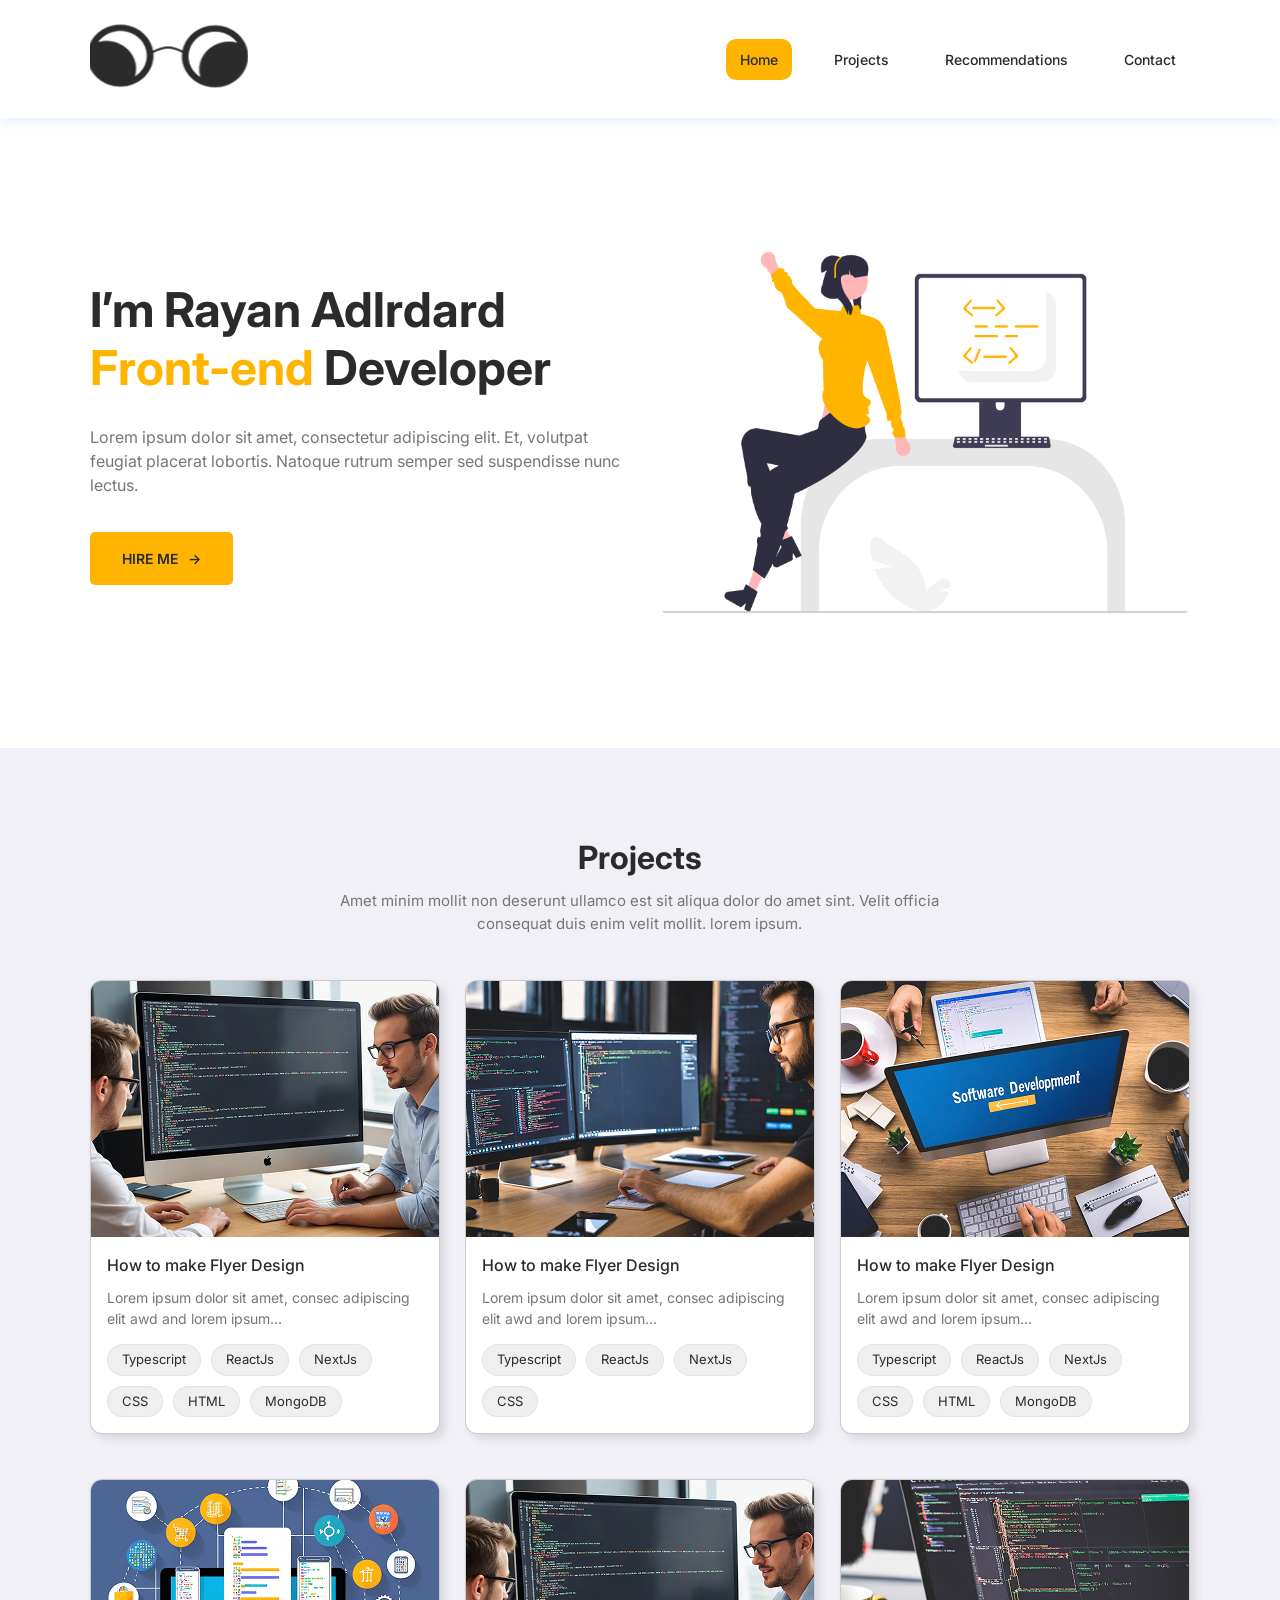
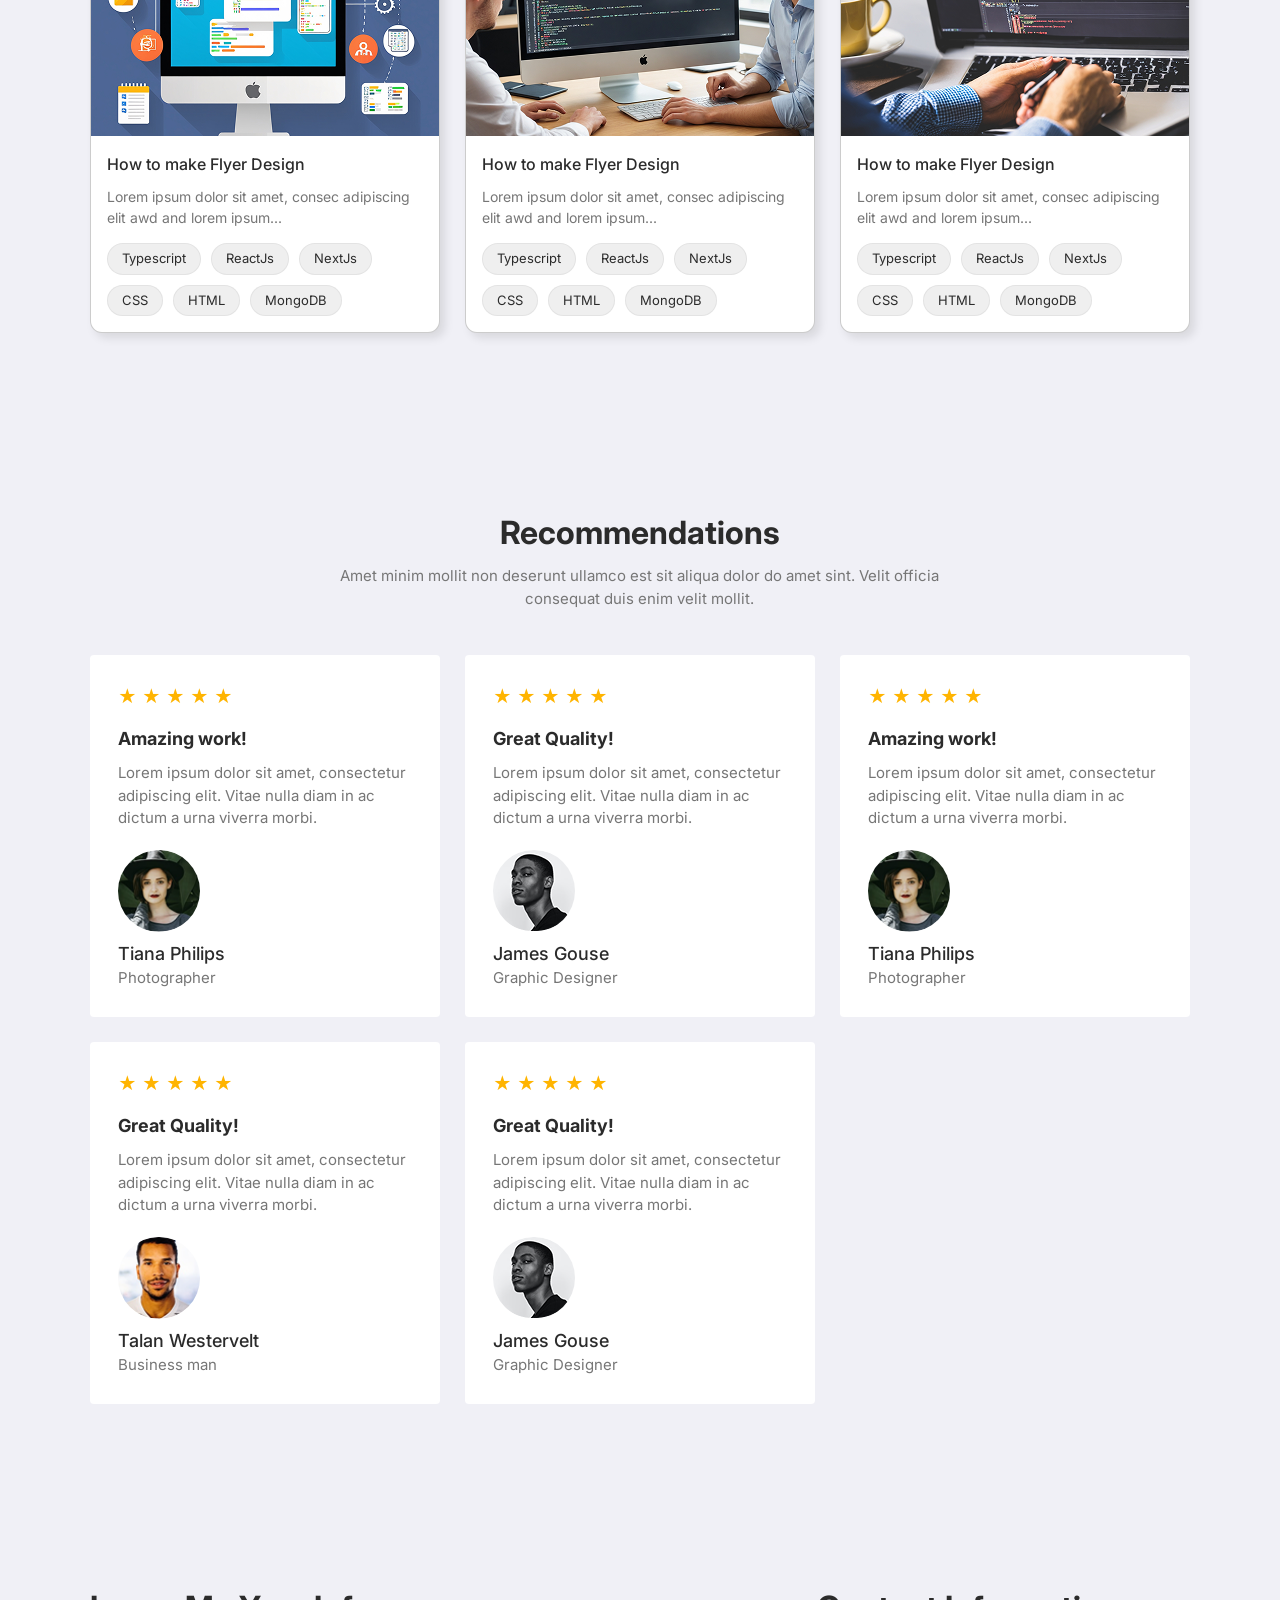
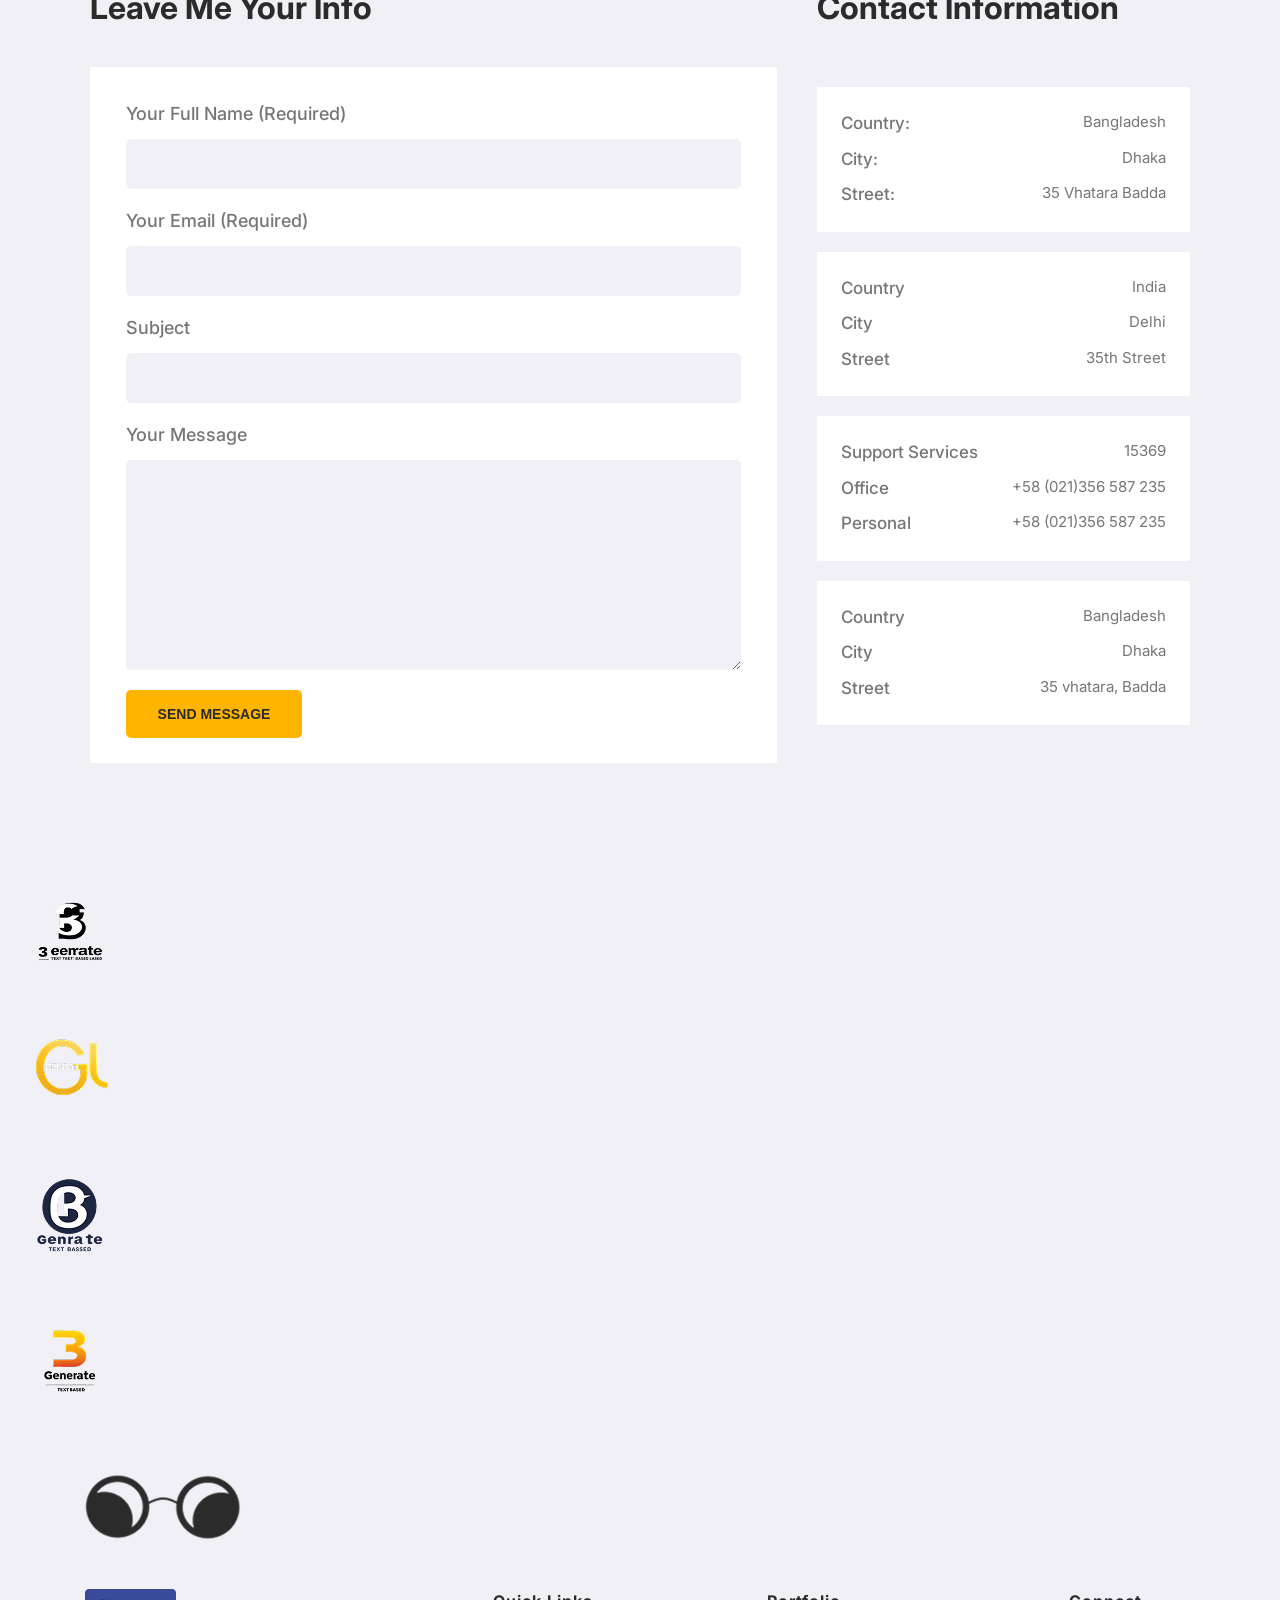
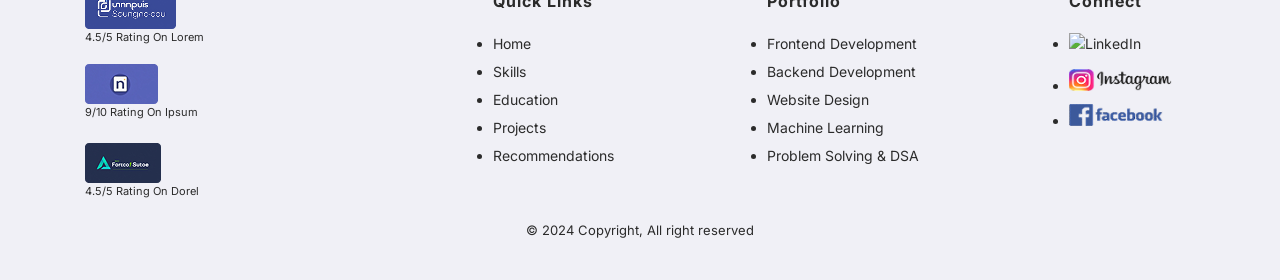
==== commit 3f7ff013: "added image in footer section" ====
--- a/index.html
+++ b/index.html
@@ -223,7 +223,7 @@
       </div>
     </section>
 
-    <!-- Contact -->
+    <!-- 5. Contact -->
     <section id="contact" class="section contact-section">
       <div class="contact-form-wrapper">
         <h2>Leave Me Your Info</h2>
@@ -287,7 +287,16 @@
       </aside>
     </section>
 
-  </main>
+  <!-- 6. Partner logos -->
+  <section class="partners" aria-label="Partners">
+    <div class="partners-container">
+      <img src="/assets/Partner1.png" alt="Partner 1" />
+      <img src="/assets/Partner2.png" alt="Partner 2" />
+      <img src="/assets/Partner3.png" alt="Partner 3" />
+      <img src="/assets/Partner4.png" alt="Partner 4" />
+    </div>
+  </section>
+
 <!-- 7. Footer -->
 
  <footer class="footer">
@@ -296,12 +305,12 @@
 
       <div class="footer-grid">
         <div class="footer-ratings">
-          <figure><img src="assets/badge1.png" alt="Platform 1" /><figcaption>4.5/5 Rating On Lorem</figcaption></figure>
-          <figure><img src="assets/badge2.png" alt="Platform 2" /><figcaption>9/10 Rating On Ipsum</figcaption></figure>
-          <figure style="margin-top: 5px"><img src="assets/badge3.png" alt="Platform 3" /><figcaption>4.5/5 Rating On Dorel</figcaption></figure>
-        </div>
-
-        <nav class="footer-columns" aria-label="Quick links">
+          <figure><img src="/assets/badge1.png" alt="Platform 1" /><figcaption>4.5/5 Rating On Lorem</figcaption></figure>
+          <figure><img src="/assets/badge2.png" alt="Platform 2" /><figcaption>9/10 Rating On Ipsum</figcaption></figure>
+          <figure style="margin-top: 5px"><img src="/assets/badge3.png" alt="Platform 3" /><figcaption>4.5/5 Rating On Dorel</figcaption></figure>
+        </div>
+
+        <nav class="footer-col" aria-label="Quick links">
           <h4>Quick Links</h4>
           <ul>
             <li><a href="#home">Home</a></li>
@@ -312,7 +321,7 @@
           </ul>
         </nav>
 
-        <div class="footer-columns">
+        <div class="footer-col">
           <h4>Portfolio</h4>
           <ul>
             <li>Frontend Development</li>
@@ -323,7 +332,7 @@
           </ul>
         </div>
 
-        <div class="footer-columns footer-social">
+        <div class="footer-col footer-social">
           <h4>Connect</h4>
           <ul>
             <li><a href="#" aria-label="LinkedIn"><img src="assets/Linkedin.png" alt="LinkedIn" /></a></li>
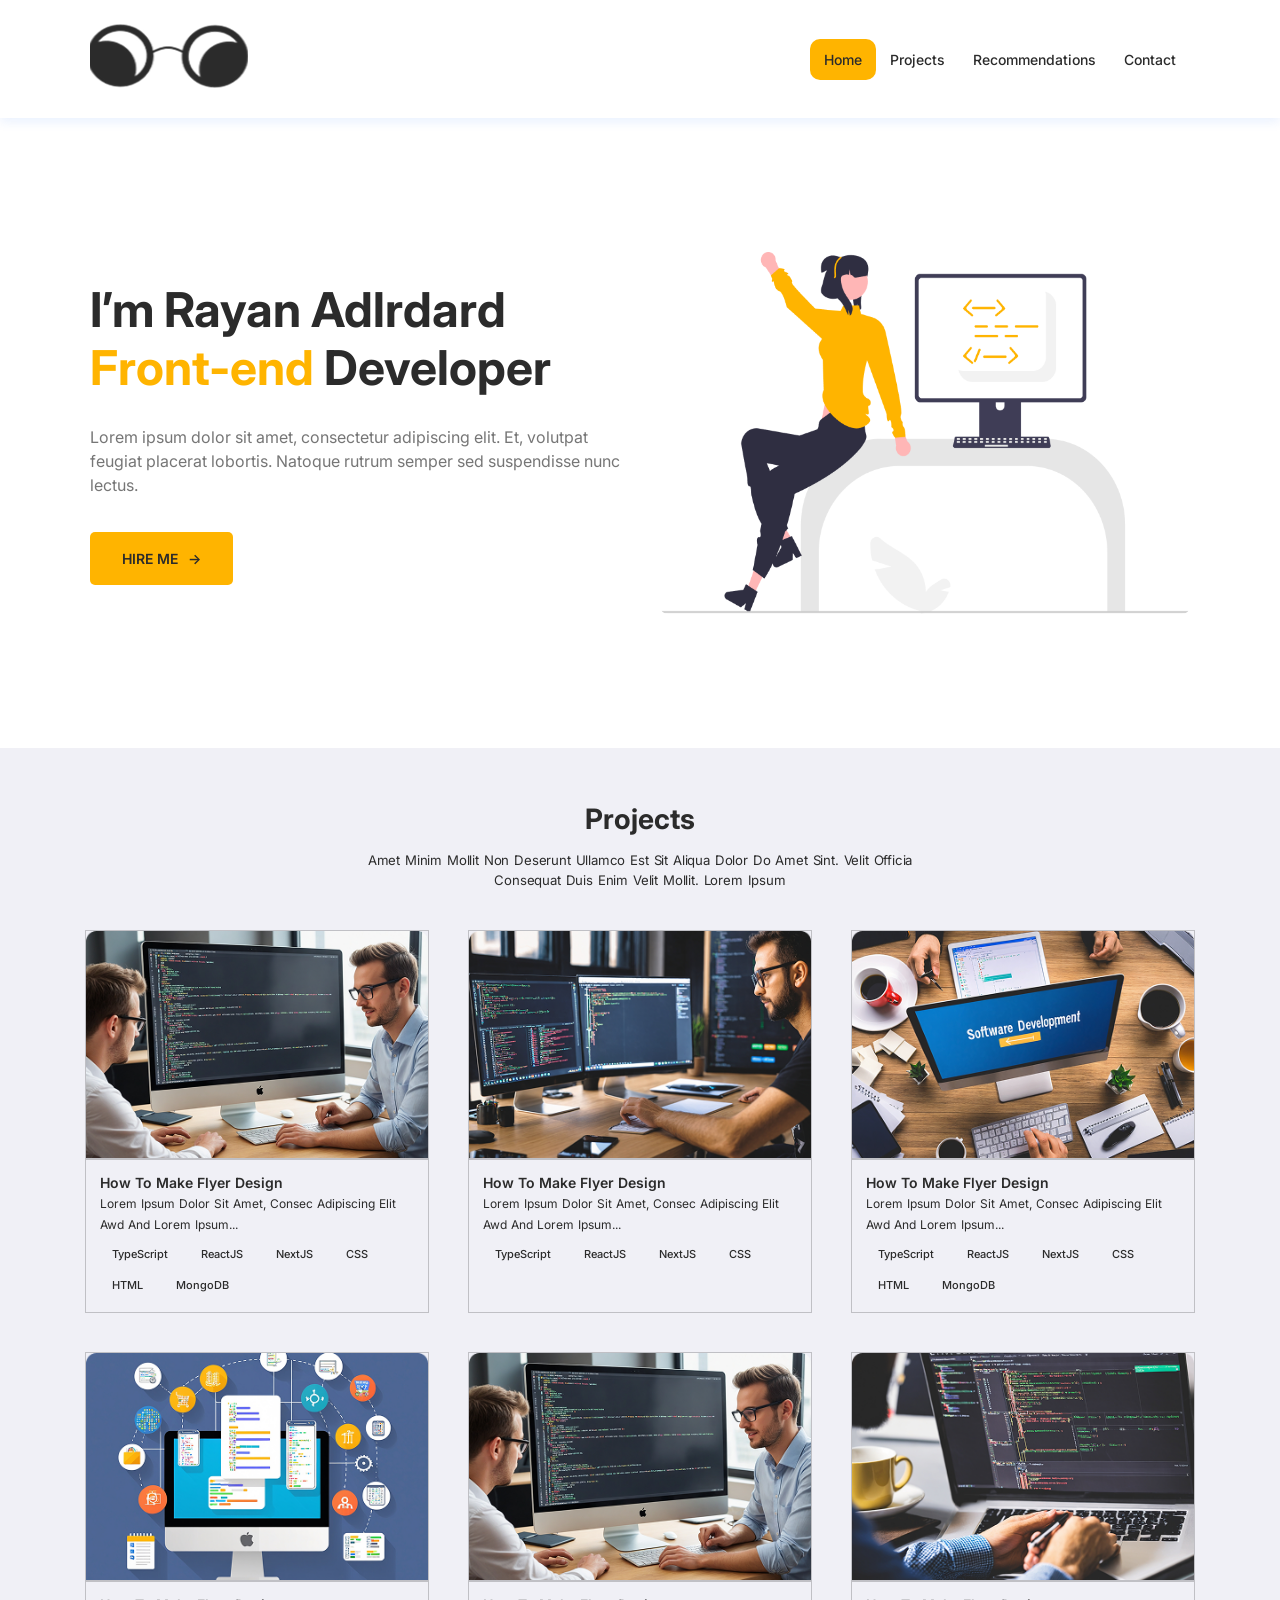
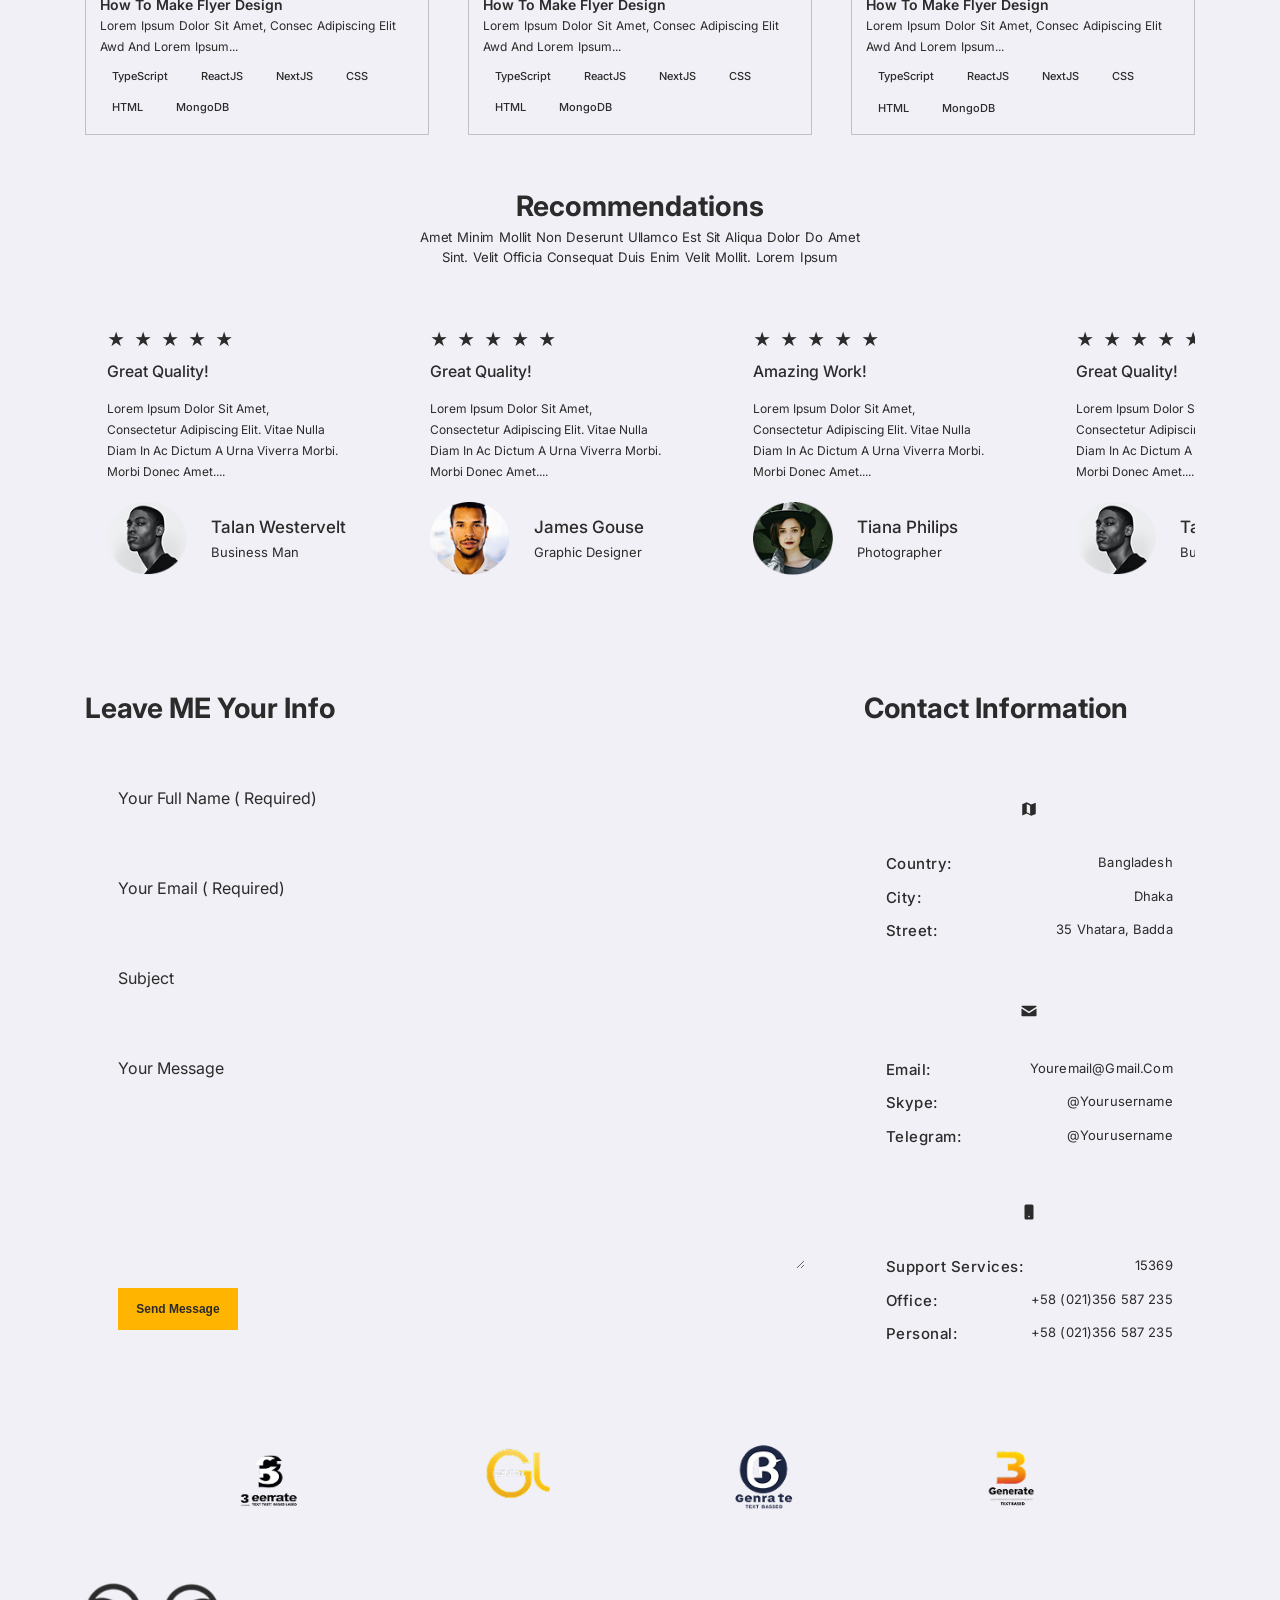
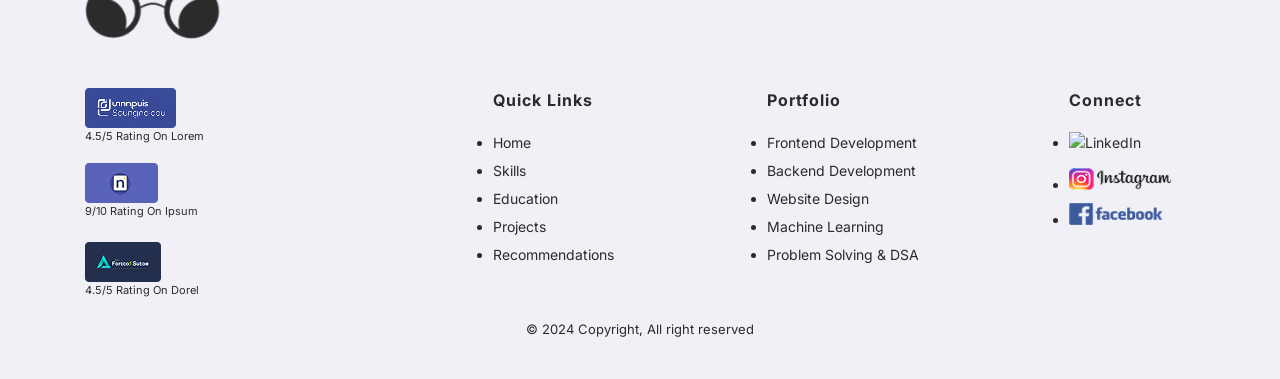
==== commit 3e3da185: "updated recomedation" ====
--- a/index.html
+++ b/index.html
@@ -57,235 +57,273 @@
       </div>
     </section>
 
-    <!-- Projects -->
-    <section id="projects" class="section projects-section">
-      <div class="section-heading">
-        <h2>Projects</h2>
-        <p>
-          Amet minim mollit non deserunt ullamco est sit aliqua dolor
-          do amet sint. Velit officia consequat duis enim velit mollit.
-          lorem ipsum.
+     <!-- 3. Projects Showcase -->
+  <section class="projects" id="projects">
+    <div class="projects-container">
+      <div class="section-header">
+        <h2 class="section-title">Projects</h2>
+        <p class="section-subtitle">
+          Amet minim mollit non deserunt ullamco est sit aliqua dolor do amet sint. Velit officia<br>consequat duis enim velit mollit. lorem ipsum
         </p>
       </div>
 
-      <div class="projects-grid">
-        <article class="project-card">
-          <img src="/assets/project1.png" alt="Project preview">
-          <div class="project-content">
-            <h3>How to make Flyer Design</h3>
-            <p>Lorem ipsum dolor sit amet, consec adipiscing elit awd and lorem ipsum...</p>
-            <div class="tags">
-              <span>Typescript</span>
-              <span>ReactJs</span>
-              <span>NextJs</span>
-              <span>CSS</span>
-              <span>HTML</span>
-              <span>MongoDB</span>
-            </div>
-          </div>
-        </article>
-
-        <article class="project-card">
-          <img src="/assets/project2.png" alt="Project preview">
-          <div class="project-content">
-            <h3>How to make Flyer Design</h3>
-            <p>Lorem ipsum dolor sit amet, consec adipiscing elit awd and lorem ipsum...</p>
-            <div class="tags">
-              <span>Typescript</span>
-              <span>ReactJs</span>
-              <span>NextJs</span>
-              <span>CSS</span>
-            </div>
-          </div>
-        </article>
-
-        <article class="project-card">
-          <img src="/assets/project3.png" alt="Project preview">
-          <div class="project-content">
-            <h3>How to make Flyer Design</h3>
-            <p>Lorem ipsum dolor sit amet, consec adipiscing elit awd and lorem ipsum...</p>
-            <div class="tags">
-              <span>Typescript</span>
-              <span>ReactJs</span>
-              <span>NextJs</span>
-              <span>CSS</span>
-              <span>HTML</span>
-              <span>MongoDB</span>
-            </div>
-          </div>
-        </article>
-
-        <article class="project-card">
-          <img src="/assets/project4.png" alt="Project preview">
-          <div class="project-content">
-            <h3>How to make Flyer Design</h3>
-            <p>Lorem ipsum dolor sit amet, consec adipiscing elit awd and lorem ipsum...</p>
-            <div class="tags">
-              <span>Typescript</span>
-              <span>ReactJs</span>
-              <span>NextJs</span>
-              <span>CSS</span>
-              <span>HTML</span>
-              <span>MongoDB</span>
-            </div>
-          </div>
-        </article>
-
-        <article class="project-card">
-          <img src="/assets/project5.png" alt="Project preview">
-          <div class="project-content">
-            <h3>How to make Flyer Design</h3>
-            <p>Lorem ipsum dolor sit amet, consec adipiscing elit awd and lorem ipsum...</p>
-            <div class="tags">
-              <span>Typescript</span>
-              <span>ReactJs</span>
-              <span>NextJs</span>
-              <span>CSS</span>
-              <span>HTML</span>
-              <span>MongoDB</span>
-            </div>
-          </div>
-        </article>
-
-        <article class="project-card">
-          <img src="/assets/project6.png" alt="Project preview">
-          <div class="project-content">
-            <h3>How to make Flyer Design</h3>
-            <p>Lorem ipsum dolor sit amet, consec adipiscing elit awd and lorem ipsum...</p>
-            <div class="tags">
-              <span>Typescript</span>
-              <span>ReactJs</span>
-              <span>NextJs</span>
-              <span>CSS</span>
-              <span>HTML</span>
-              <span>MongoDB</span>
-            </div>
-          </div>
-        </article>
-      </div>
-    </section>
-
-    <!-- Recommendations -->
-    <section id="recommendations" class="section recommendations-section">
-      <div class="section-heading">
-        <h2>Recommendations</h2>
-        <p>
-          Amet minim mollit non deserunt ullamco est sit aliqua dolor
-          do amet sint. Velit officia consequat duis enim velit mollit.
+      <div class="project-grid">
+        <!-- How to make Flyer Design -->
+        <article class="project-card">
+          <div class="project-cover">
+            <img src="assets/project1.png" alt="How to make Flyer Design Preview" />
+          </div>
+          <div class="project-info">
+            <h3 class="project-title">How to make Flyer Design</h3>
+            <p class="project-desc">Lorem ipsum dolor sit amet, consec adipiscing elit awd and lorem ipsum...</p>
+            <div class="project-tags">
+              <span class="tag">TypeScript</span>
+              <span class="tag">ReactJS</span>
+              <span class="tag">NextJS</span>
+              <span class="tag">CSS</span>
+              <span class="tag">HTML</span>
+              <span class="tag">MongoDB</span>
+            </div>
+          </div>
+        </article>
+         <!-- How to make Flyer Design -->
+        <article class="project-card">
+          <div class="project-cover">
+            <img src="assets/project2.png" alt="How to make Flyer Design Preview" />
+          </div>
+          <div class="project-info">
+            <h3 class="project-title">How to make Flyer Design</h3>
+            <p class="project-desc">Lorem ipsum dolor sit amet, consec adipiscing elit awd and lorem ipsum...</p>
+            <div class="project-tags">
+              <span class="tag">TypeScript</span>
+              <span class="tag">ReactJS</span>
+              <span class="tag">NextJS</span>
+              <span class="tag">CSS</span>
+            </div>
+          </div>
+        </article>
+         <!-- How to make Flyer Design -->
+        <article class="project-card">
+          <div class="project-cover">
+            <img src="assets/project3.png" alt="How to make Flyer Design Preview" />
+          </div>
+          <div class="project-info">
+            <h3 class="project-title">How to make Flyer Design</h3>
+            <p class="project-desc">Lorem ipsum dolor sit amet, consec adipiscing elit awd and lorem ipsum...</p>
+            <div class="project-tags">
+              <span class="tag">TypeScript</span>
+              <span class="tag">ReactJS</span>
+              <span class="tag">NextJS</span>
+              <span class="tag">CSS</span>
+              <span class="tag">HTML</span>
+              <span class="tag">MongoDB</span>
+            </div>
+          </div>
+        </article>
+
+         <!-- How to make Flyer Design -->
+        <article class="project-card">
+          <div class="project-cover">
+            <img src="assets/project4.png" alt="How to make Flyer Design Preview" />
+          </div>
+          <div class="project-info">
+            <h3 class="project-title">How to make Flyer Design</h3>
+            <p class="project-desc">Lorem ipsum dolor sit amet, consec adipiscing elit awd and lorem ipsum...</p>
+            <div class="project-tags">
+              <span class="tag">TypeScript</span>
+              <span class="tag">ReactJS</span>
+              <span class="tag">NextJS</span>
+              <span class="tag">CSS</span>
+              <span class="tag">HTML</span>
+              <span class="tag">MongoDB</span>
+            </div>
+          </div>
+        </article>
+
+        <!-- How to make Flyer Design -->
+        <article class="project-card">
+          <div class="project-cover">
+            <img src="assets/project5.png" alt="How to make Flyer Design Preview" />
+          </div>
+          <div class="project-info">
+            <h3 class="project-title">How to make Flyer Design</h3>
+            <p class="project-desc">Lorem ipsum dolor sit amet, consec adipiscing elit awd and lorem ipsum...</p>
+            <div class="project-tags">
+              <span class="tag">TypeScript</span>
+              <span class="tag">ReactJS</span>
+              <span class="tag">NextJS</span>
+              <span class="tag">CSS</span>
+              <span class="tag">HTML</span>
+              <span class="tag">MongoDB</span>
+            </div>
+          </div>
+        </article>
+
+        <!-- How to make Flyer Design -->
+        <article class="project-card">
+          <div class="project-cover">
+            <img src="assets/project6.png" alt="How to make Flyer Design Preview" />
+          </div>
+          <div class="project-info">
+            <h3 class="project-title">How to make Flyer Design</h3>
+            <p class="project-desc">Lorem ipsum dolor sit amet, consec adipiscing elit awd and lorem ipsum...</p>
+            <div class="project-tags">
+              <span class="tag">TypeScript</span>
+              <span class="tag">ReactJS</span>
+              <span class="tag">NextJS</span>
+              <span class="tag">CSS</span>
+              <span class="tag">HTML</span>
+              <span class="tag">MongoDB</span>
+            </div>
+          </div>
+        </article>
+      </div>
+    </div>
+  </section>
+
+     <!-- 4. Recommendations -->
+  <section class="recommendation" id="recommendations">
+    <div class="recommendation-container">
+      <div class="section-header">
+        <h2 class="section-title" style="margin-bottom: 1px;">Recommendations</h2>
+        <p class="section-subtitle">
+          Amet minim mollit non deserunt ullamco est sit aliqua dolor do amet<br>sint. Velit officia consequat duis enim velit mollit. lorem ipsum
         </p>
       </div>
-
-      <div class="recommendation-grid">
-        <article class="recommendation-card">
-          <div class="stars">★★★★★</div>
-          <h3>Amazing work!</h3>
-          <p>Lorem ipsum dolor sit amet, consectetur adipiscing elit. Vitae nulla diam in ac dictum a urna viverra morbi.</p>
-          <img src="/assets/Profile1.png" alt="Tiana Philips">
-          <h4>Tiana Philips</h4>
-          <small>Photographer</small>
-        </article>
-
-        <article class="recommendation-card">
-          <div class="stars">★★★★★</div>
-          <h3>Great Quality!</h3>
-          <p>Lorem ipsum dolor sit amet, consectetur adipiscing elit. Vitae nulla diam in ac dictum a urna viverra morbi.</p>
-          <img src="/assets/Profile 2.png" alt="James Gouse">
-          <h4>James Gouse</h4>
-          <small>Graphic Designer</small>
-        </article>
-
-        <article class="recommendation-card">
-          <div class="stars">★★★★★</div>
-          <h3>Amazing work!</h3>
-          <p>Lorem ipsum dolor sit amet, consectetur adipiscing elit. Vitae nulla diam in ac dictum a urna viverra morbi.</p>
-          <img src="/assets/Profile1.png" alt="Tiana Philips">
-          <h4>Tiana Philips</h4>
-          <small>Photographer</small>
-        </article>
-
-        <article class="recommendation-card">
-          <div class="stars">★★★★★</div>
-          <h3>Great Quality!</h3>
-          <p>Lorem ipsum dolor sit amet, consectetur adipiscing elit. Vitae nulla diam in ac dictum a urna viverra morbi.</p>
-          <img src="/assets/Profile 3.png" alt="Talan Westervelt">
-          <h4>Talan Westervelt</h4>
-          <small>Business man</small>
-        </article>
-
-        <article class="recommendation-card">
-          <div class="stars">★★★★★</div>
-          <h3>Great Quality!</h3>
-          <p>Lorem ipsum dolor sit amet, consectetur adipiscing elit. Vitae nulla diam in ac dictum a urna viverra morbi.</p>
-          <img src="/assets/Profile 2.png" alt="James Gouse">
-          <h4>James Gouse</h4>
-          <small>Graphic Designer</small>
-        </article>
-      </div>
-    </section>
-
-    <!-- 5. Contact -->
-    <section id="contact" class="section contact-section">
-      <div class="contact-form-wrapper">
-        <h2>Leave Me Your Info</h2>
-
-        <form class="contact-form">
-          <label for="name">Your Full Name (Required)</label>
-          <input id="name" type="text" required>
-
-          <label for="email">Your Email (Required)</label>
-          <input id="email" type="email" required>
-
-          <label for="subject">Subject</label>
-          <input id="subject" type="text">
-
-          <label for="message">Your Message</label>
-          <textarea id="message" rows="7"></textarea>
-
-          <button type="submit" class="btn">SEND MESSAGE</button>
+    </div>
+
+    <div class="slider" id="recSlider" aria-roledescription="carousel" aria-label="Recommendations">
+      <div class="slider-track">
+        <article class="rec-card">
+          <div class="rec-stars" role="img" aria-label="5 out of 5 stars">&#9733; &#9733; &#9733; &#9733; &#9733;</div>
+          <h3 class="rec-title">Great Quality!</h3>
+          <p class="rec-text">Lorem Ipsum Dolor Sit Amet,<br>Consectetur Adipiscing Elit. Vitae Nulla<br>Diam In Ac Dictum A Urna Viverra Morbi.<br>Morbi Donec Amet....</p>
+          <div class="rec-author">
+            <img class="rec-avatar" src="/assets/Profile 2.png" alt="Talan Westervelt" draggable="false" />
+            <div>
+              <p class="rec-name">Talan Westervelt</p>
+              <p class="rec-role">Business Man</p>
+            </div>
+          </div>
+        </article>
+        <article class="rec-card">
+          <div class="rec-stars" role="img" aria-label="5 out of 5 stars">&#9733; &#9733; &#9733; &#9733; &#9733;</div>
+          <h3 class="rec-title">Great Quality!</h3>
+          <p class="rec-text">Lorem Ipsum Dolor Sit Amet,<br>Consectetur Adipiscing Elit. Vitae Nulla<br>Diam In Ac Dictum A Urna Viverra Morbi.<br>Morbi Donec Amet....</p>
+          <div class="rec-author">
+            <img class="rec-avatar" src="/assets/Profile 3.png" alt="James Gouse" draggable="false" />
+            <div>
+              <p class="rec-name">James Gouse</p>
+              <p class="rec-role">Graphic Designer</p>
+            </div>
+          </div>
+        </article>
+        <article class="rec-card">
+          <div class="rec-stars" role="img" aria-label="5 out of 5 stars">&#9733; &#9733; &#9733; &#9733; &#9733;</div>
+          <h3 class="rec-title">Amazing Work!</h3>
+          <p class="rec-text">Lorem Ipsum Dolor Sit Amet,<br>Consectetur Adipiscing Elit. Vitae Nulla<br>Diam In Ac Dictum A Urna Viverra Morbi.<br>Morbi Donec Amet....</p>
+          <div class="rec-author">
+            <img class="rec-avatar" src="/assets/Profile1.png" alt="Tiana Philips" draggable="false" />
+            <div>
+              <p class="rec-name">Tiana Philips</p>
+              <p class="rec-role">Photographer</p>
+            </div>
+          </div>
+        </article>
+        <article class="rec-card">
+          <div class="rec-stars" role="img" aria-label="5 out of 5 stars">&#9733; &#9733; &#9733; &#9733; &#9733;</div>
+          <h3 class="rec-title">Great Quality!</h3>
+          <p class="rec-text">Lorem Ipsum Dolor Sit Amet,<br>Consectetur Adipiscing Elit. Vitae Nulla<br>Diam In Ac Dictum A Urna Viverra Morbi.<br>Morbi Donec Amet....</p>
+          <div class="rec-author">
+            <img class="rec-avatar" src="/assets/Profile 2.png" alt="Talan Westervelt" draggable="false" />
+            <div>
+              <p class="rec-name">Talan Westervelt</p>
+              <p class="rec-role">Business Man</p>
+            </div>
+          </div>
+        </article>
+        <article class="rec-card">
+          <div class="rec-stars" role="img" aria-label="5 out of 5 stars">&#9733; &#9733; &#9733; &#9733; &#9733;</div>
+          <h3 class="rec-title">Great Quality!</h3>
+          <p class="rec-text">Lorem Ipsum Dolor Sit Amet,<br>Consectetur Adipiscing Elit. Vitae Nulla<br>Diam In Ac Dictum A Urna Viverra Morbi.<br>Morbi Donec Amet....</p>
+          <div class="rec-author">
+            <img class="rec-avatar" src="/assets/Profile1.png" alt="James Gouse" draggable="false" />
+            <div>
+              <p class="rec-name">James Gouse</p>
+              <p class="rec-role">Graphic Designer</p>
+            </div>
+          </div>
+        </article>
+      </div>
+    </div>
+
+    <div class="slider-dots" role="tablist" aria-label="Choose recommendation"></div>
+  </section>
+ <!-- 5. Contact -->
+  <section class="contact" id="contact">
+    <div class="contact-container">
+      <div class="contact-grid">
+        <h2 class="contact-heading">Leave ME Your Info</h2>
+        <h2 class="contact-heading">Contact Information</h2>
+
+        <form class="contact-form" id="contactForm" novalidate>
+          <div class="field">
+            <label for="fullName">Your Full Name ( Required)</label>
+            <input type="text" id="fullName" name="fullName" autocomplete="name" required />
+            <p class="field-error" aria-live="polite"></p>
+          </div>
+          <div class="field">
+            <label for="email">Your Email ( Required)</label>
+            <input type="email" id="email" name="email" autocomplete="email" required />
+            <p class="field-error" aria-live="polite"></p>
+          </div>
+          <div class="field">
+            <label for="subject">Subject</label>
+            <input type="text" id="subject" name="subject" />
+          </div>
+          <div class="field">
+            <label for="message">Your Message</label>
+            <textarea id="message" name="message" rows="7"></textarea>
+          </div>
+          <button type="submit" class="btn btn-sm">Send Message</button>
+          <p class="form-status" id="formStatus" role="status" aria-live="polite"></p>
         </form>
-      </div>
-
-      <aside class="contact-info">
-        <h2>Contact Information</h2>
-
-        <div class="info-card">
-
-          <h3>Country:</h3>
-          <p>Bangladesh</p>
-          <h3>City:</h3>
-          <p>Dhaka</p>
-          <h3>Street:</h3>
-          <p>35 Vhatara Badda</p>
+
+        <div class="contact-info">
+          <div class="info-card">
+            <span class="info-icon" aria-hidden="true">
+              <svg width="18" height="18" viewBox="0 0 24 24" fill="currentColor"><path d="M9 3 3 5.5v15L9 18l6 3 6-2.5v-15L15 6 9 3zm0 2.4 4.5 2.2v11L9 16.4V5.4z"/></svg>
+            </span>
+            <dl>
+              <div><dt>Country:</dt><dd>Bangladesh</dd></div>
+              <div><dt>City:</dt><dd>Dhaka</dd></div>
+              <div><dt>Street:</dt><dd>35 Vhatara, Badda</dd></div>
+            </dl>
+          </div>
+          <div class="info-card" style="margin-top: 2px">
+            <span class="info-icon" aria-hidden="true">
+              <svg width="18" height="18" viewBox="0 0 24 24" fill="currentColor"><path d="M3 5h18a1 1 0 0 1 1 1v.4l-10 6.2L2 6.4V6a1 1 0 0 1 1-1zm19 3.7V18a1 1 0 0 1-1 1H3a1 1 0 0 1-1-1V8.7l10 6.2 10-6.2z"/></svg>
+            </span>
+            <dl style="margin-top: 30px;">
+              <div><dt>Email:</dt><dd><a href="mailto:Youremail@Gmail.Com">Youremail@Gmail.Com</a></dd></div>
+              <div><dt>Skype:</dt><dd>@Yourusername</dd></div>
+              <div><dt>Telegram:</dt><dd>@Yourusername</dd></div>
+            </dl>
+          </div>
+          <div class="info-card" style="padding-top: 20px;">
+            <span class="info-icon" aria-hidden="true">
+              <svg width="18" height="18" viewBox="0 0 24 24" fill="currentColor"><path d="M8 2h8a2 2 0 0 1 2 2v16a2 2 0 0 1-2 2H8a2 2 0 0 1-2-2V4a2 2 0 0 1 2-2zm4 17.2a1.1 1.1 0 1 0 0-2.2 1.1 1.1 0 0 0 0 2.2z"/></svg>
+            </span>
+            <dl>
+              <div><dt>Support Services:</dt><dd>15369</dd></div>
+              <div><dt>Office:</dt><dd>+58 (021)356 587 235</dd></div>
+              <div><dt>Personal:</dt><dd>+58 (021)356 587 235</dd></div>
+            </dl>
+          </div>
         </div>
-
-        <div class="info-card">
-          <h3>Country</h3>
-          <p>India</p>
-          <h3>City</h3>
-          <p>Delhi</p>
-          <h3>Street</h3>
-          <p>35th Street</p>
-        </div>
-
-        <div class="info-card">
-          <h3>Support Services</h3>
-          <p>15369</p>
-          <h3>Office</h3>
-          <p>+58 (021)356 587 235</p>
-          <h3>Personal</h3>
-          <p>+58 (021)356 587 235</p>
-        </div>
-
-        <div class="info-card">
-          <h3>Country</h3>
-          <p>Bangladesh</p>
-          <h3>City</h3>
-          <p>Dhaka</p>
-          <h3>Street</h3>
-          <p>35 vhatara, Badda</p>
-        </div>
-      </aside>
-    </section>
+      </div>
+    </div>
+  </section>
 
   <!-- 6. Partner logos -->
   <section class="partners" aria-label="Partners">
--- a/css/style.css
+++ b/css/style.css
@@ -49,16 +49,15 @@
 }
 
 .logo img {
-  width: 158px;
-  height: 76px;
+  height: 66.804px;
+  width: auto;
   object-fit: contain;
 }
 
 .navbar {
   display: flex;
-  align-items: center;
-  gap: 28px;
-  flex-wrap: wrap;
+  justify-content: space-between;
+  align-items: center;
 }
 
 .navbar a {
@@ -74,6 +73,7 @@
   background: var(--yellow);
 }
 
+/* ==================== 2. HERO SECTION ==================== */
 .hero {
   min-height: 630px;
   padding: 80px 7%;
@@ -175,180 +175,360 @@
   color: var(--text);
   margin-bottom: 15px;
 }
-
-.projects-grid {
+/* ==================== 3. PROJECTS SHOWCASE ==================== */
+.projects {
+  padding: 50px 0;
+}
+
+.projects-container {
+  margin: 0 85.263px;
+}
+
+.section-header {
+  text-align: center;
+  margin: 0 auto 39.555px;
+}
+
+.section-title {
+  font-size: 28.128px;
+  font-weight: 700;
+  margin-bottom: 10.548px;
+}
+
+.section-subtitle {
+  text-transform: capitalize;
+  font-size: 13.185px;
+  color: var(--text-muted);
+  word-spacing: 1.2px;
+  letter-spacing: -0.2px;
+}
+
+.project-grid {
   display: grid;
   grid-template-columns: repeat(3, 1fr);
-  gap: 45px 25px;
+  gap: 39px;
 }
 
 .project-card {
+  background: var(--bg-card);
+  border-radius: var(--radius-md);
+  box-shadow: var(--shadow-card);
   overflow: hidden;
-  background: var(--white);
-  border-radius: 12px;
-  box-shadow: 5px 5px 10px rgba(0, 0, 0, 0.10);
-  border: 1px solid rgba(0, 0, 0, 0.20);
-}
-
-.project-card > img {
+  display: flex;
+  flex-direction: column;
+  transition: transform 0.3s cubic-bezier(0.16, 1, 0.3, 1), box-shadow 0.3s ease;
+}
+
+.project-card:hover {
+  transform: translateY(-6px);
+  box-shadow: 0 10.548px 26.37px rgba(0, 0, 0, 0.2);
+}
+
+.project-cover {
   width: 100%;
-  height: 256px;
+  background-color: var(--input-bg);
+  overflow: hidden;
+}
+
+.project-cover img {
+  border: 1.5px solid rgba(0, 0, 0, 0.2);
+  width: 100%;
+  height: 100%;
   object-fit: cover;
-}
-
-.project-content {
-  padding: 16px;
-}
-
-.project-content h3 {
+  border-top-left-radius: var(--radius-md);
+  border-top-right-radius: var(--radius-md);
+}
+
+.project-info {
+  text-transform: capitalize;
+  border: 0.5px solid rgba(0, 0, 0, 0.2);
+  padding: 12px 14px 15px 14px;
+  display: flex;
+  flex-direction: column;
+  flex-grow: 1;
+  border-bottom-left-radius: var(--radius-md);
+  border-bottom-right-radius: var(--radius-md);
+}
+
+.project-title {
+  font-size: 14px;
+  font-weight: 600;
+  margin-bottom: 1px;
+  color: var(--text-primary);
+}
+
+.project-desc {
+  font-size: 12px;
+  word-spacing: 1px;
+  line-height: 1.7;
+  color: var(--text-muted);
+  margin-bottom: 8px;
+}
+
+.project-tags {
+  display: flex;
+  flex-wrap: wrap;
+  gap: 9px;
+}
+
+.tag {
+  display: inline-flex;
+  align-items: center;
+  background: var(--input-bg);
+  color: var(--text-primary);
+  font-size: 11px;
+  font-weight: 500;
+  padding: 3px 12px;
+  border-radius: 50px;
+}
+
+/* ==================== 4. RECOMMENDATIONS (infinite carousel) ==================== */
+
+/* The viewport clips the track, so the cards at both ends are cut off */
+.slider {
+  margin: 0 85px;
+  overflow: hidden;
+  touch-action: pan-y;
+  cursor: grab;
+}
+.slider.dragging { cursor: grabbing; }
+
+.slider-track {
+  display: flex;
+  gap: 19.5px;
+  will-change: transform;
+}
+
+.rec-card {
+  flex: 0 0 303.39px;
+  padding: 23.733px 21.975px;
+  padding-right: 0;
+  background: var(--bg-card);
+  user-select: none;
+}
+
+.rec-stars {
+  color: var(--primary-accent);
+  font-size: 17.6px;
+  line-height: 1;
+  letter-spacing: 2px;
+  margin-bottom: 12px;
+}
+
+.rec-title {
+  font-size: 15.822px;
+  font-weight: 500;
+  margin-bottom: 14px;
+}
+
+.rec-text {
+  font-size: 12px;
+  line-height: 1.75;
+  color: var(--text-muted);
+  margin-bottom: 20px;
+}
+
+.rec-author {
+  display: flex;
+  align-items: center;
+  gap: 24px;
+}
+
+.rec-avatar {
+  justify-content: flex-start;
+  width: 80px;
+  height: 73px;
+  flex-shrink: 0;
+  border-radius: var(--radius-round);
+  object-fit: cover;
+  background-color: var(--input-bg);
+}
+
+.rec-name {
+  font-size: 17px;
+  font-weight: 500;
+  margin-bottom: 2px;
+}
+
+.rec-role {
+  font-size: 13px;
+  color: var(--text-muted);
+}
+
+.slider-dots {
+  display: flex;
+  justify-content: center;
+  gap: 8px;
+  margin-top: 38px;
+}
+
+.dot {
+  width: 9px;
+  height: 9px;
+  border: 0;
+  border-radius: var(--radius-round);
+  background: #FFDF8C;
+  cursor: pointer;
+  transition: background-color 0.25s ease, transform 0.25s ease;
+}
+.dot.active {
+  background: var(--primary-accent);
+}
+
+.dot:focus-visible,
+.nav-link:focus-visible,
+.btn:focus-visible,
+.contact-form input:focus-visible,
+.contact-form textarea:focus-visible {
+  outline: 2px solid var(--text-primary);
+  outline-offset: 3px;
+}
+
+
+/* ==================== 5. CONTACT ==================== */
+.contact {
+  padding: 50px 0 55px;
+}
+
+.contact-container {
+  margin: 0 85.263px;
+}
+
+.contact-grid {
+  display: grid;
+  grid-template-columns: minmax(0, 846fr) minmax(0, 372fr);
+  column-gap: 26px;
+}
+
+.contact-heading {
+  font-size: 28px;
+  font-weight: 700;
+  margin-bottom: 40px;
+}
+
+.contact-form {
+  background: var(--bg-card);
+  padding: 0 33px 0;
+  align-self: start;
+}
+
+.field { margin-top: 17px; }
+
+.field label {
+  display: block;
   font-size: 16px;
-  font-weight: 500;
-  margin-bottom: 10px;
-}
-
-.project-content p {
-  color: var(--text);
-  font-size: 14px;
-  margin-bottom: 15px;
-}
-
-.tags {
-  display: flex;
-  flex-wrap: wrap;
-  gap: 10px;
-}
-
-.recommendation-grid {
-  display: grid;
-  grid-template-columns: repeat(3, 1fr);
-  gap: 25px;
-}
-
-.recommendation-card {
-  min-height: 327px;
-  padding: 28px;
-  background: var(--white);
-  display: flex;
-  flex-direction: column;
-  align-items: flex-start;
-  border-radius: 4px;
-}
-
-.stars {
-  color: var(--yellow);
-  letter-spacing: 5px;
-  font-size: 18px;
-  margin-bottom: 15px;
-}
-
-.recommendation-card h3 {
-  font-size: 18px;
-  margin-bottom: 10px;
-}
-
-.recommendation-card p {
-  color: var(--text);
-  font-size: 15px;
-  margin-bottom: 20px;
-}
-
-.recommendation-card img {
-  width: 82px;
-  height: 82px;
-  object-fit: cover;
-  border-radius: 50%;
-  margin-bottom: 8px;
-}
-
-.recommendation-card h4 {
-  font-size: 18px;
-  font-weight: 500;
-}
-
-.recommendation-card small {
-  color: var(--text);
-  font-size: 15px;
-}
-
-.contact-section {
-  display: grid;
-  grid-template-columns: minmax(0, 1fr) 373px;
-  gap: 40px;
-  align-items: start;
-}
-
-.contact-form-wrapper h2,
-.contact-info > h2 {
-  font-size: 32px;
-  margin-bottom: 35px;
-}
-
-.contact-form {
-  background: var(--white);
-  padding: 25px 36px;
-  display: flex;
-  flex-direction: column;
-  gap: 10px;
-}
-
-.contact-form label {
-  color: var(--text);
-  font-size: 18px;
-  font-weight: 500;
-  margin-top: 8px;
-  margin-bottom: 2px;
-}
-
-.contact-form input,
-.contact-form textarea {
+  color: var(--text-muted);
+  margin-bottom: 5px;
+}
+
+.field input,
+.field textarea {
+  display: block;
   width: 100%;
   border: 0;
-  outline: none;
-  border-radius: 5px;
-  background: var(--background);
-  padding: 14px;
-  font: inherit;
-}
-
-.contact-form input {
-  height: 50px;
-}
-
-.contact-form textarea {
-  min-height: 210px;
+  border-radius: var(--radius-sm);
+  background: var(--input-bg);
+  color: var(--text-primary);
+  padding: 0 16px;
+  height: 43.95px;
+  font-size: 15px;
+}
+
+.field textarea {
+  height: 184.59px;
+  padding: 14px 16px;
   resize: vertical;
 }
 
-.contact-form .btn {
-  align-self: flex-start;
-  margin-top: 10px;
-}
+.field.invalid input { box-shadow: inset 0 0 0 2px #D64545; }
+
+.field-error {
+  min-height: 0;
+  margin-top: 6px;
+  font-size: 13px;
+  color: #D64545;
+}
+
+.btn-sm {
+  margin-top: 19px;
+  padding: 14px 18px;
+  font-size: 12px;
+  border: 0;
+  border-radius: var(--radius-sm);
+}
+
+.form-status {
+  margin-top: 16px;
+  font-size: 14px;
+  color: var(--text-muted);
+}
+.form-status.success { color: #2E8B57; }
 
 .contact-info {
   display: flex;
   flex-direction: column;
-  gap: 20px;
+  gap: 15px;
 }
 
 .info-card {
-  background: var(--white);
-  padding: 24px;
+  background: var(--bg-card);
+  padding: 22px;
+  padding-bottom: 11px;
+}
+
+.info-icon {
   display: grid;
-  grid-template-columns: 1fr auto;
-  gap: 10px 20px;
-}
-
-.info-card h3 {
-  color: var(--text);
-  font-size: 17px;
+  place-items: center;
+  width: 36px;
+  height: 36px;
+  margin: 0 auto 26px;
+  border-radius: var(--radius-round);
+  background: var(--primary-accent);
+  color: var(--text-primary);
+}
+
+.info-card dl > div {
+  display: flex;
+  justify-content: space-between;
+  align-items: baseline;
+  gap: 12px;
+  margin-top: 11px;
+}
+
+.info-card dt {
+  letter-spacing: 0.5px;
+  font-size: 15px;
   font-weight: 500;
-}
-
-.info-card p {
-  color: var(--text);
-  font-size: 15px;
+  align-self: center;
+}
+
+.info-card dd {
+  letter-spacing: 0.15px;
+  font-size: 13px;
+  color: var(--text-muted);
   text-align: right;
 }
+
+.info-card dd a:hover { color: var(--primary-accent); }
+
+
+/* ==================== 6. PARTNERS ==================== */
+
+.partners-container {
+  margin: 0 206.565px;
+  display: grid;
+  grid-template-columns: repeat(4, 1fr);
+  align-items: center;
+  justify-items: center;
+  gap: 125px;
+}
+
+.partners-container img {
+  height: 126.576px;
+  width: auto;
+  object-fit: contain;
+}
+
 
 /* ==================== 7. FOOTER ==================== */
 
@@ -360,7 +540,7 @@
   margin: 0 85.263px;
 }
 
-.footer-top > img {
+.footer-logo img {
   width: auto;
   height: 66px;
 }
